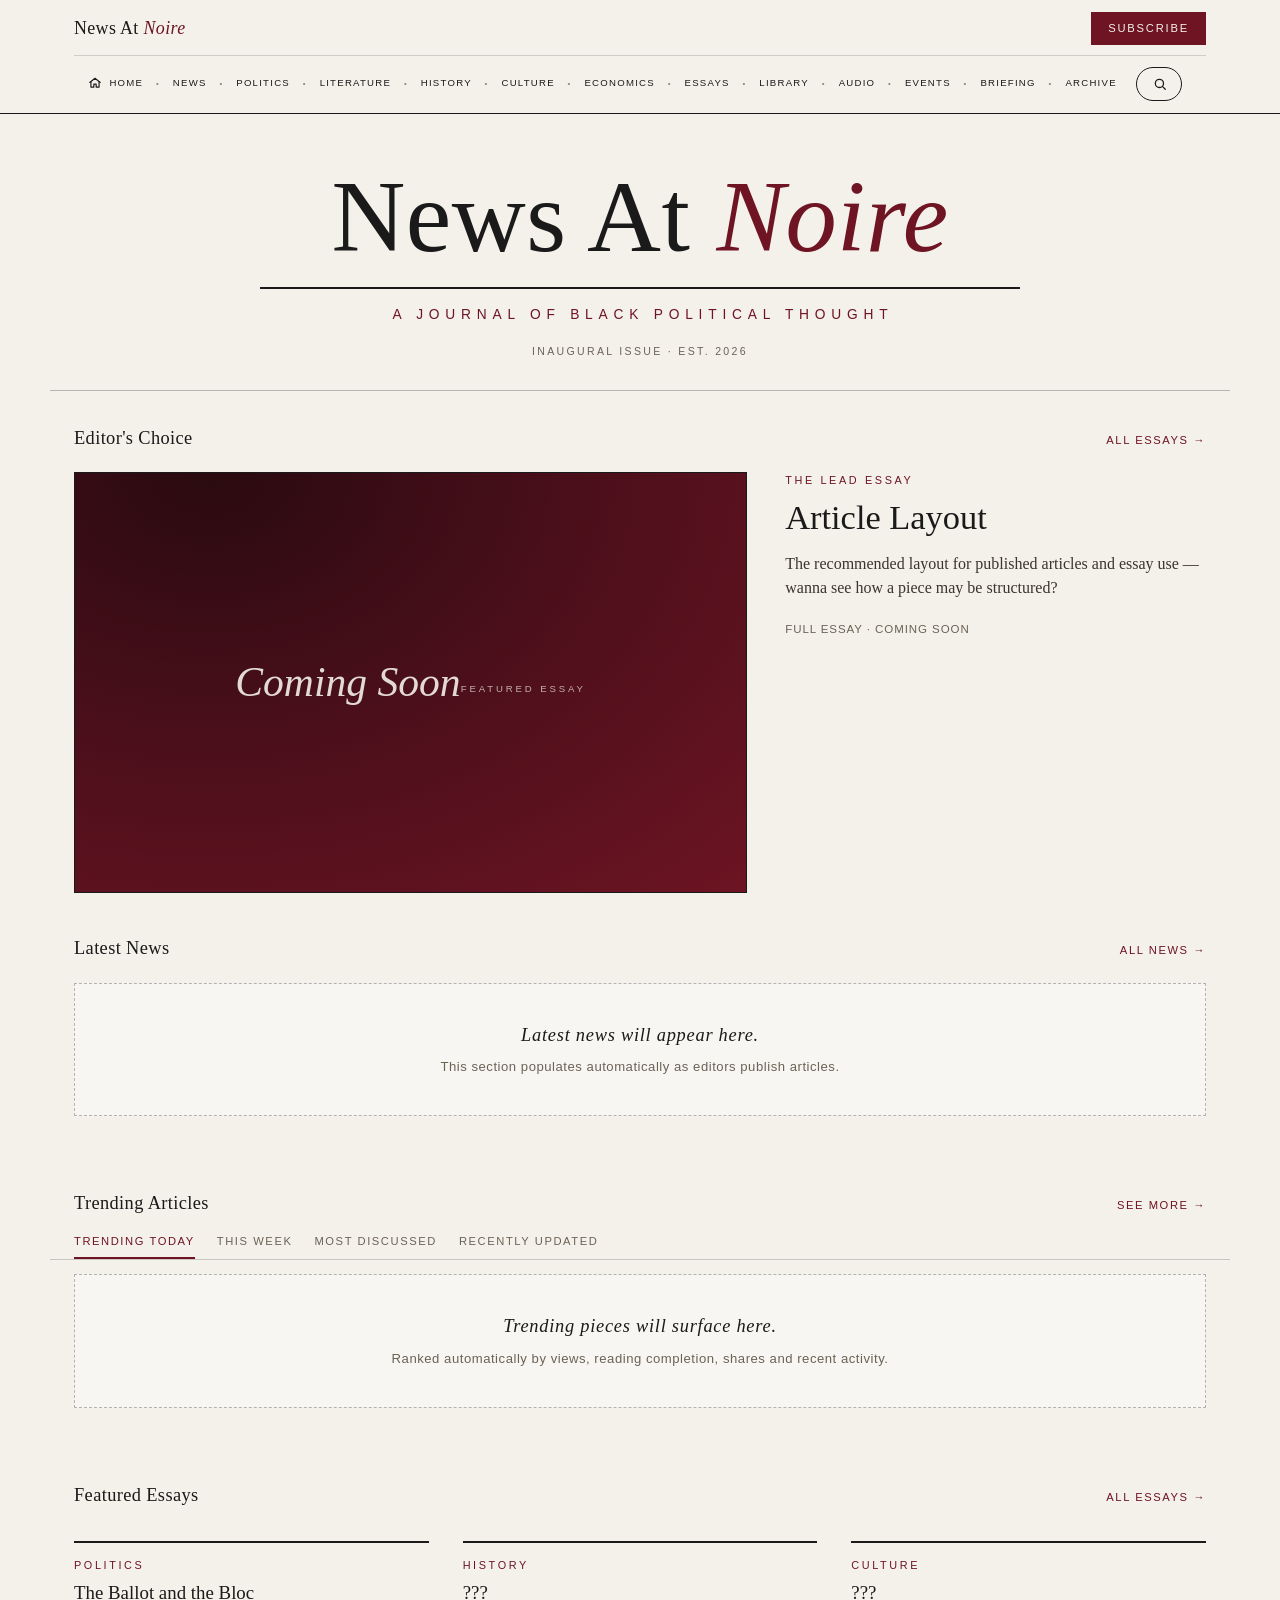
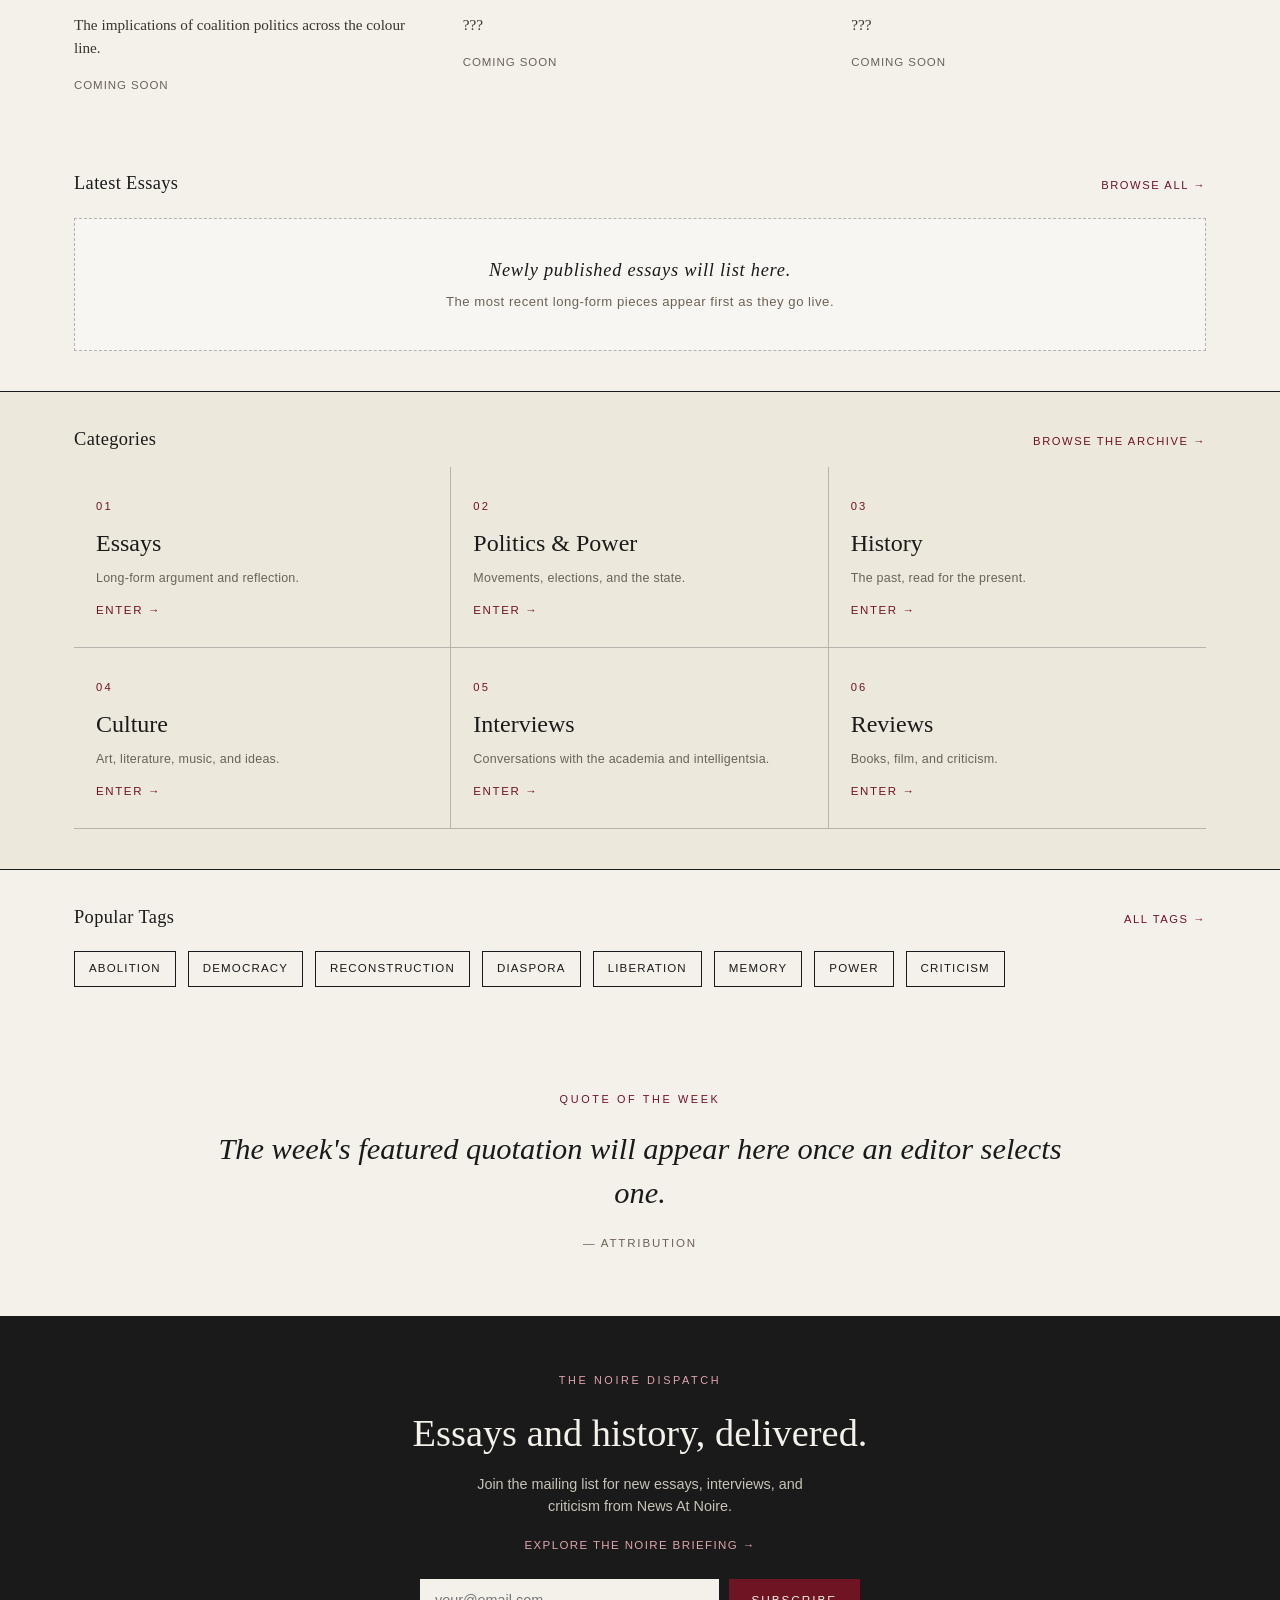
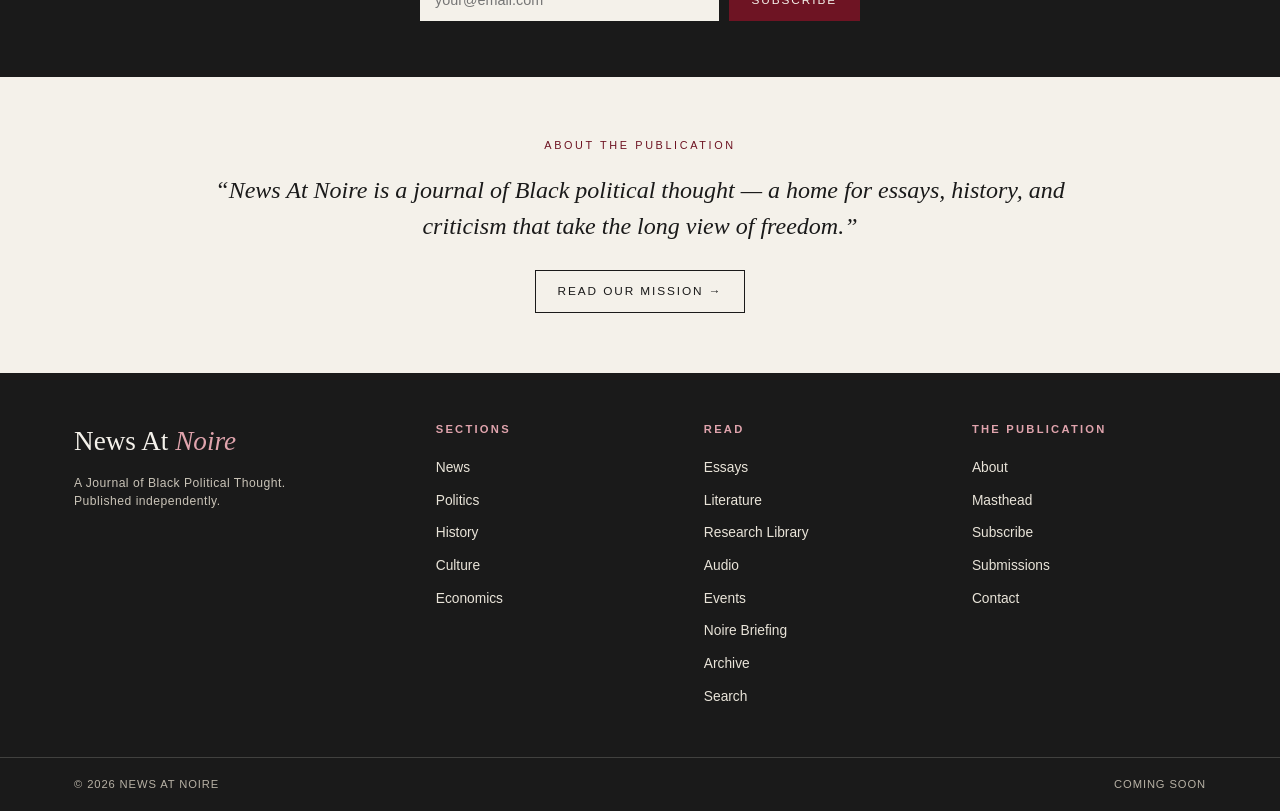
==== index.html @ c7bc4bc6 "Remove title and meta tags from index.html Removed title and meta tags for social media link preview" ====
<!DOCTYPE html>
<html lang="en">
<head>
<meta charset="utf-8">
<meta name="viewport" content="width=device-width, initial-scale=1">
<title>News At Noire — A Journal of Black Political Thought</title>

<!-- Social Media Link Preview (Discord, Facebook, LinkedIn, etc.) -->
<meta name="description" content="News At Noire is a journal of Black political thought exploring essays, history, politics, culture, literature, and critical analysis.">

<meta property="og:type" content="website">
<meta property="og:url" content="https://www.newsatnoire.com/">
<meta property="og:title" content="News At Noire — A Journal of Black Political Thought">
<meta property="og:description" content="A digital publication exploring Black thought through essays, political analysis, historical research, interviews, literature, and critique.">
<meta property="og:image" content="https://www.newsatnoire.com/news-at-noire-og.png">
<meta property="og:image:width" content="1200">
<meta property="og:image:height" content="630">
<meta property="og:image:alt" content="News At Noire — A Journal of Black Political Thought">

<!-- Twitter/X Link Preview -->
<meta name="twitter:card" content="summary_large_image">
<meta name="twitter:title" content="News At Noire — A Journal of Black Political Thought">
<meta name="twitter:description" content="A digital publication exploring Black thought through essays, history, politics, culture, and critique.">
<meta name="twitter:image" content="https://www.newsatnoire.com/news-at-noire-og.png">
<style>
  :root{
    --cream:#F4F1EA;
    --cream-2:#EDE8DC;
    --ink:#1A1A1A;
    --maroon:#6E1423;
    --maroon-2:#8A1E2F;
    --muted:#6b6256;
    --rule:#1A1A1A;
    --serif:Georgia,'Times New Roman',Times,serif;
    --sans:'Helvetica Neue',Arial,Helvetica,sans-serif;
  }
  *{margin:0;padding:0;box-sizing:border-box}
  html{scroll-behavior:smooth}
  body{
    background:var(--cream);
    color:var(--ink);
    font-family:var(--serif);
    line-height:1.5;
    -webkit-font-smoothing:antialiased;
  }
  a{color:inherit;text-decoration:none}

  /* ---- Breaking news banner ---- */
  .breaking{
    background:var(--maroon);color:var(--cream);
    font-family:var(--sans);border-bottom:1px solid var(--ink);
  }
  .breaking[hidden]{display:none}
  .breaking-inner{
    max-width:1180px;margin:0 auto;padding:8px 24px;
    display:flex;align-items:center;gap:14px;
    font-size:.74rem;letter-spacing:.06em;
  }
  .breaking .tag{
    text-transform:uppercase;letter-spacing:.2em;font-size:.62rem;font-weight:700;
    border:1px solid rgba(244,241,234,.6);padding:3px 8px;white-space:nowrap;
  }
  .breaking .msg{flex:1;opacity:.92}
  .breaking button{
    background:none;border:none;color:var(--cream);cursor:pointer;
    font-size:1rem;line-height:1;opacity:.7;padding:2px 4px;
  }
  .breaking button:hover{opacity:1}

  /* ---- Top nav ---- */
  .topbar{
    position:sticky;top:0;z-index:50;
    background:rgba(244,241,234,.92);
    backdrop-filter:saturate(120%) blur(6px);
    border-bottom:1px solid var(--ink);
  }
  .topbar-inner{
    max-width:1180px;margin:0 auto;padding:12px clamp(16px,3vw,24px);
    display:flex;flex-wrap:wrap;align-items:center;gap:10px clamp(12px,2vw,28px);
  }
  .brandmark{order:1;font-family:var(--serif);font-size:clamp(1.02rem,1.4vw,1.2rem);letter-spacing:.02em;white-space:nowrap}
  .brandmark em{font-style:italic;color:var(--maroon)}
  .nav-links{order:3;flex-basis:100%;display:flex;flex-wrap:wrap;align-items:center;justify-content:center;gap:clamp(9px,1vw,14px);row-gap:8px;padding-top:11px;border-top:1px solid rgba(26,26,26,.16)}
  .nav-links a{
    font-family:var(--sans);font-size:clamp(.6rem,.72vw,.68rem);letter-spacing:.13em;
    text-transform:uppercase;color:var(--ink);padding:4px 0;
    border-bottom:1px solid transparent;transition:border-color .15s,color .15s;
  }
  .nav-links a:hover{color:var(--maroon);border-color:var(--maroon)}
  .nav-links a.home{display:inline-flex;align-items:center;gap:7px}
  .nav-links a.home svg{width:14px;height:14px;flex:none}
  .nav-links a + a::before{content:"\2022";margin-right:clamp(9px,1vw,14px);color:var(--ink);opacity:.5;font-size:.5rem;line-height:1;vertical-align:middle}
  /* ---- Expanding search ---- */
  .nav-search{display:inline-flex;align-items:center;gap:8px;margin:0 10px 0 6px;border:1px solid var(--ink);border-radius:999px;padding:0 4px 0 14px;height:34px;overflow:hidden;transition:box-shadow .18s ease;background:transparent}
  .nav-search:focus-within{box-shadow:0 0 0 3px rgba(110,20,35,.16)}
  .nav-search svg{width:14px;height:14px;flex:none;color:var(--ink)}
  .nav-search input{width:0;opacity:0;border:none;background:none;outline:none;padding:0;font-family:var(--sans);font-size:.74rem;letter-spacing:.06em;color:var(--ink);transition:width .28s ease,opacity .2s ease;min-width:0}
  .nav-search input::placeholder{color:var(--muted);text-transform:uppercase;letter-spacing:.14em;font-size:.66rem}
  .nav-search.open,.nav-search:focus-within{width:auto;background:var(--cream)}
  .nav-search.open input,.nav-search:focus-within input{width:150px;opacity:1;padding:0 4px}
  .nav-search .go{display:none;align-items:center;justify-content:center;width:26px;height:26px;border-radius:999px;flex:none;background:none;border:none;cursor:pointer;color:var(--maroon)}
  .nav-search.open .go,.nav-search:focus-within .go{display:inline-flex;background:var(--maroon);color:var(--cream)}
  .nav-search .toggle{display:inline-flex;align-items:center;background:none;border:none;cursor:pointer;padding:6px 2px}
  .nav-cta{
    order:2;margin-left:auto;flex:none;position:relative;overflow:hidden;isolation:isolate;
    font-family:var(--sans);font-size:.7rem;letter-spacing:.16em;text-transform:uppercase;
    background:var(--maroon);border:1px solid var(--maroon);color:var(--cream);padding:7px 16px;transition:background .15s;white-space:nowrap;
  }
  .nav-cta:hover{background:var(--maroon-2)}
  .nav-cta::before{content:"";position:absolute;top:0;left:-130%;width:55%;height:100%;background:linear-gradient(120deg,transparent,rgba(255,255,255,.55),transparent);transform:skewX(-20deg);z-index:1}
  .nav-cta:hover::before{animation:noire-sheen .9s ease}
  .nav-cta::after{content:"";position:absolute;inset:0;z-index:1;pointer-events:none;opacity:0;background-repeat:no-repeat;background-image:radial-gradient(circle,#fff 1.1px,transparent 1.6px),radial-gradient(circle,#fff 1px,transparent 1.5px),radial-gradient(circle,#fff 1.2px,transparent 1.7px),radial-gradient(circle,#fff 1px,transparent 1.5px);background-position:18% 32%,72% 58%,44% 78%,86% 24%}
  .nav-cta:hover::after{animation:noire-sparkle 1s ease-in-out infinite}
  @keyframes noire-sheen{from{left:-130%}to{left:160%}}
  @keyframes noire-sparkle{0%,100%{opacity:0}50%{opacity:.95}}

  /* ---- Masthead ---- */
  .masthead{max-width:1180px;margin:0 auto;padding:54px 24px 30px;text-align:center}
  .wordmark{
    font-family:var(--serif);font-weight:400;line-height:.95;
    font-size:clamp(2.8rem,9vw,6.4rem);letter-spacing:.005em;
  }
  .wordmark .noire{font-style:italic;color:var(--maroon)}
  .masthead .rule{height:2px;background:var(--rule);max-width:760px;margin:22px auto 16px}
  .tagline{
    font-family:var(--sans);text-transform:uppercase;color:var(--maroon);
    letter-spacing:.42em;font-size:clamp(.6rem,1.5vw,.86rem);padding-left:.42em;
  }
  .issue-line{
    font-family:var(--sans);text-transform:uppercase;letter-spacing:.22em;
    font-size:.66rem;color:var(--muted);margin-top:18px;
  }

  .divider{max-width:1180px;margin:0 auto;height:1px;background:var(--ink);opacity:.28}

  /* ---- Section label ---- */
  .kicker{
    font-family:var(--sans);text-transform:uppercase;letter-spacing:.24em;
    font-size:.68rem;color:var(--maroon);
  }
  .section-head{
    max-width:1180px;margin:0 auto;padding:34px 24px 6px;
    display:flex;align-items:baseline;justify-content:space-between;gap:16px;
  }
  .section-head h2{font-size:1.15rem;font-weight:400;letter-spacing:.02em}
  .section-head a{font-family:var(--sans);font-size:.7rem;letter-spacing:.14em;text-transform:uppercase;color:var(--maroon)}
  .section-head a:hover{text-decoration:underline}

  /* ---- Featured ---- */
  .featured{
    max-width:1180px;margin:0 auto;padding:14px 24px 8px;
    display:grid;grid-template-columns:1.6fr 1fr;gap:38px;
  }
  .lead-art{
    aspect-ratio:16/10;background:
      radial-gradient(120% 140% at 20% 0%,#2a0a10 0%,#4a0f1a 45%,#6E1423 100%);
    position:relative;overflow:hidden;border:1px solid var(--ink);
  }
  .lead-art .stamp{
    position:absolute;inset:0;display:flex;align-items:center;justify-content:center;
    font-family:var(--serif);font-style:italic;color:rgba(244,241,234,.9);
    font-size:clamp(1.6rem,4vw,2.6rem);text-align:center;padding:24px;line-height:1.1;
  }
  .lead-art .stamp small{display:block;font-family:var(--sans);font-style:normal;
    letter-spacing:.3em;text-transform:uppercase;font-size:.6rem;color:rgba(244,241,234,.7);margin-top:14px}
  .lead-copy .kicker{margin-bottom:10px;display:block}
  .lead-copy h3{font-size:clamp(1.5rem,3vw,2.15rem);font-weight:400;line-height:1.15;margin-bottom:14px}
  .lead-copy h3 a:hover{color:var(--maroon)}
  .lead-copy p{color:#3a352d;margin-bottom:16px}
  .byline{font-family:var(--sans);font-size:.72rem;letter-spacing:.08em;text-transform:uppercase;color:var(--muted)}

  /* ---- Story list ---- */
  .stories{
    max-width:1180px;margin:0 auto;padding:26px 24px 40px;
    display:grid;grid-template-columns:repeat(3,1fr);gap:34px;
  }
  .story{border-top:2px solid var(--ink);padding-top:14px}
  .story .kicker{display:block;margin-bottom:8px}
  .story h4{font-size:1.18rem;font-weight:400;line-height:1.2;margin-bottom:10px}
  .story h4 a:hover{color:var(--maroon)}
  .story p{font-size:.95rem;color:#3a352d;margin-bottom:12px}

  /* ---- Trending tabs ---- */
  .trend-tabs{
    max-width:1180px;margin:0 auto;padding:2px 24px 0;
    display:flex;flex-wrap:wrap;gap:22px;border-bottom:1px solid rgba(26,26,26,.2);
  }
  .trend-tabs button{
    background:none;border:none;cursor:pointer;font-family:var(--sans);
    font-size:.7rem;letter-spacing:.14em;text-transform:uppercase;color:var(--muted);
    padding:10px 0;border-bottom:2px solid transparent;transition:color .15s,border-color .15s;
  }
  .trend-tabs button[aria-selected="true"]{color:var(--maroon);border-color:var(--maroon)}

  /* ---- Empty CMS-ready state ---- */
  .cms-empty{
    max-width:1180px;margin:0 auto;padding:14px 24px 40px;
  }
  .cms-empty .frame{
    border:1px dashed rgba(26,26,26,.3);padding:38px 24px;text-align:center;
    background:rgba(255,255,255,.35);
  }
  .cms-empty .frame p{
    font-family:var(--sans);font-size:.82rem;letter-spacing:.04em;color:var(--muted);
  }
  .cms-empty .frame .lead{font-family:var(--serif);font-style:italic;font-size:1.15rem;color:var(--ink);margin-bottom:8px}

  /* ---- Popular tags ---- */
  .tags-wrap{max-width:1180px;margin:0 auto;padding:14px 24px 40px;display:flex;flex-wrap:wrap;gap:12px}
  .tags-wrap .tag{
    font-family:var(--sans);font-size:.72rem;letter-spacing:.1em;text-transform:uppercase;
    border:1px solid var(--ink);padding:8px 14px;color:var(--ink);transition:all .15s;
  }
  .tags-wrap .tag:hover{background:var(--ink);color:var(--cream)}

  /* ---- Sections grid ---- */
  .sections-band{background:var(--cream-2);border-top:1px solid var(--ink);border-bottom:1px solid var(--ink)}
  .sections-grid{
    max-width:1180px;margin:0 auto;padding:8px 24px 40px;
    display:grid;grid-template-columns:repeat(3,1fr);gap:0;
  }
  .sec-card{
    display:block;padding:26px 22px;border-bottom:1px solid rgba(26,26,26,.25);
    border-right:1px solid rgba(26,26,26,.25);transition:background .15s;
  }
  .sections-grid .sec-card:nth-child(3n){border-right:none}
  .sec-card:hover{background:var(--cream)}
  .sec-card .num{font-family:var(--sans);font-size:.7rem;letter-spacing:.2em;color:var(--maroon)}
  .sec-card h3{font-size:1.5rem;font-weight:400;margin:8px 0 8px}
  .sec-card p{font-family:var(--sans);font-size:.78rem;color:var(--muted);letter-spacing:.02em}
  .sec-card .go{font-family:var(--sans);font-size:.72rem;letter-spacing:.14em;text-transform:uppercase;color:var(--maroon);margin-top:14px;display:inline-block}
  .sec-card:hover .go{text-decoration:underline}

  /* ---- Newsletter ---- */
  .newsletter{background:var(--ink);color:var(--cream)}
  .newsletter-inner{max-width:760px;margin:0 auto;padding:56px 24px;text-align:center}
  .newsletter .kicker{color:#e0a4ad;display:block;margin-bottom:16px}
  .newsletter h2{font-family:var(--serif);font-weight:400;font-size:clamp(1.6rem,4vw,2.4rem);margin-bottom:12px}
  .newsletter p{font-family:var(--sans);font-size:.9rem;color:#c9c3b7;max-width:46ch;margin:0 auto 24px}
  .newsletter form{display:flex;gap:10px;max-width:440px;margin:0 auto;flex-wrap:wrap;justify-content:center}
  .newsletter input{
    flex:1;min-width:220px;font-family:var(--sans);font-size:.9rem;padding:12px 14px;
    background:var(--cream);border:1px solid var(--cream);color:var(--ink);
  }
  .newsletter button{
    font-family:var(--sans);font-size:.74rem;letter-spacing:.16em;text-transform:uppercase;
    padding:12px 22px;background:var(--maroon);border:1px solid var(--maroon);color:var(--cream);cursor:pointer;transition:background .15s;
  }
  .newsletter button:hover{background:var(--maroon-2)}

  /* ---- Quote of the week ---- */
  .quote{max-width:900px;margin:0 auto;padding:64px 24px;text-align:center}
  .quote .kicker{display:block;margin-bottom:20px}
  .quote blockquote{font-family:var(--serif);font-style:italic;font-size:clamp(1.3rem,3vw,1.9rem);line-height:1.45;color:var(--ink)}
  .quote cite{display:block;font-family:var(--sans);font-style:normal;text-transform:uppercase;letter-spacing:.16em;font-size:.72rem;color:var(--muted);margin-top:20px}

  /* ---- About the publication ---- */
  .about{max-width:900px;margin:0 auto;padding:60px 24px;text-align:center}
  .about .kicker{display:block;margin-bottom:18px}
  .about p{font-size:clamp(1.15rem,2.4vw,1.5rem);line-height:1.5;font-style:italic;color:var(--ink)}
  .about .btn{
    display:inline-block;margin-top:26px;font-family:var(--sans);font-size:.74rem;
    letter-spacing:.16em;text-transform:uppercase;border:1px solid var(--ink);padding:12px 22px;transition:all .15s;
  }
  .about .btn:hover{background:var(--maroon);border-color:var(--maroon);color:var(--cream)}

  /* ---- Footer ---- */
  footer{background:var(--ink);color:var(--cream)}
  .foot-inner{max-width:1180px;margin:0 auto;padding:48px 24px 30px;
    display:grid;grid-template-columns:1.4fr 1fr 1fr 1fr;gap:34px}
  .foot-brand .wm{font-family:var(--serif);font-size:1.7rem}
  .foot-brand .wm em{font-style:italic;color:#e0a4ad}
  .foot-brand p{font-family:var(--sans);font-size:.76rem;letter-spacing:.04em;color:#c9c3b7;margin-top:12px;max-width:34ch}
  .foot-col h5{font-family:var(--sans);font-size:.7rem;letter-spacing:.2em;text-transform:uppercase;color:#e0a4ad;margin-bottom:14px}
  .foot-col a{display:block;font-family:var(--sans);font-size:.86rem;color:#e9e4d9;padding:6px 0;transition:color .15s}
  .foot-col a:hover{color:#fff;text-decoration:underline}
  .foot-bottom{border-top:1px solid rgba(244,241,234,.18);margin-top:14px}
  .foot-bottom .fb{max-width:1180px;margin:0 auto;padding:18px 24px;
    display:flex;justify-content:space-between;flex-wrap:wrap;gap:10px;
    font-family:var(--sans);font-size:.7rem;letter-spacing:.08em;color:#b7b1a5;text-transform:uppercase}

  @media(max-width:820px){
    .nav-links{display:none}
    .featured{grid-template-columns:1fr;gap:24px}
    .stories{grid-template-columns:1fr}
    .sections-grid{grid-template-columns:1fr}
    .sections-grid .sec-card{border-right:none}
    .foot-inner{grid-template-columns:1fr;gap:26px}
  }
</style>
</head>
<body>

  <!-- ================= BREAKING NEWS BANNER (CMS-toggleable) ================= -->
  <div class="breaking" id="breaking" hidden>
    <div class="breaking-inner">
      <span class="tag">Breaking</span>
      <span class="msg" data-cms="breaking-message">Breaking-news headline appears here when an editor publishes one.</span>
      <button type="button" aria-label="Dismiss" onclick="document.getElementById('breaking').hidden=true;localStorage.setItem('noire-breaking-dismissed','1')">×</button>
    </div>
  </div>

  <!-- ================= TOP NAV ================= -->
  <header class="topbar">
    <div class="topbar-inner">
      <a class="brandmark" href="index.html">News At <em>Noire</em></a>
      <nav class="nav-links">
        <a class="home" href="index.html"><svg viewBox="0 0 24 24" fill="none" stroke="currentColor" stroke-width="2" stroke-linecap="round" stroke-linejoin="round"><path d="M3 11l9-7 9 7"></path><path d="M5 10v9h5v-5h4v5h5v-9"></path></svg>Home</a>
        <a href="coming-soon.html">News</a>
        <a href="coming-soon.html">Politics</a>
        <a href="literature.html">Literature</a>
        <a href="coming-soon.html">History</a>
        <a href="coming-soon.html">Culture</a>
        <a href="coming-soon.html">Economics</a>
        <a href="coming-soon.html">Essays</a>
        <a href="library.html">Library</a>
        <a href="audio.html">Audio</a>
        <a href="events.html">Events</a>
        <a href="newsletter.html">Briefing</a>
        <a href="coming-soon.html">Archive</a>
        <form class="nav-search" id="navSearch" role="search" action="search.html" method="get">
          <button type="button" class="toggle" id="searchToggle" aria-label="Open search" aria-expanded="false" aria-controls="searchField">
            <svg viewBox="0 0 24 24" fill="none" stroke="currentColor" stroke-width="2.2" stroke-linecap="round"><circle cx="11" cy="11" r="7"></circle><line x1="21" y1="21" x2="16.5" y2="16.5"></line></svg>
          </button>
          <input type="search" id="searchField" name="q" placeholder="Search" aria-label="Search the journal" autocomplete="off">
          <button type="submit" class="go" aria-label="Submit search">
            <svg viewBox="0 0 24 24" fill="none" stroke="currentColor" stroke-width="2.4" stroke-linecap="round" stroke-linejoin="round" style="width:13px;height:13px"><line x1="5" y1="12" x2="19" y2="12"></line><polyline points="13 6 19 12 13 18"></polyline></svg>
          </button>
        </form>
      </nav>
      <a class="nav-cta" href="coming-soon.html">Subscribe</a>
    </div>
  </header>

  <!-- ================= MASTHEAD ================= -->
  <section class="masthead">
    <h1 class="wordmark">News At <span class="noire">Noire</span></h1>
    <div class="rule"></div>
    <p class="tagline">A Journal of Black Political Thought</p>
    <p class="issue-line">Inaugural Issue · Est. 2026</p>
  </section>

  <div class="divider"></div>

  <!-- ================= HERO / LEAD ESSAY (Editor's Choice) ================= -->
  <div class="section-head">
    <h2>Editor's Choice</h2>
    <a href="coming-soon.html">All Essays →</a>
  </div>
  <section class="featured" data-cms="hero">
    <a class="lead-art" href="article.html" aria-label="Article Layout">
      <span class="stamp">Coming Soon<small>Featured Essay</small></span>
    </a>
    <div class="lead-copy">
      <span class="kicker">The Lead Essay</span>
      <h3><a href="article.html">Article Layout</a></h3>
      <p>The recommended layout for published articles and essay use — wanna see how a piece may be structured?</p>
      <span class="byline">Full essay · Coming Soon</span>
    </div>
  </section>

  <!-- ================= LATEST NEWS (CMS-ready) ================= -->
  <div class="section-head">
    <h2>Latest News</h2>
    <a href="coming-soon.html">All News →</a>
  </div>
  <section class="cms-empty" data-cms="latest-news">
    <div class="frame">
      <p class="lead">Latest news will appear here.</p>
      <p>This section populates automatically as editors publish articles.</p>
    </div>
  </section>

  <!-- ================= TRENDING ARTICLES (CMS-ready) ================= -->
  <div class="section-head">
    <h2>Trending Articles</h2>
    <a href="coming-soon.html">See More →</a>
  </div>
  <div class="trend-tabs" role="tablist">
    <button role="tab" aria-selected="true">Trending Today</button>
    <button role="tab" aria-selected="false">This Week</button>
    <button role="tab" aria-selected="false">Most Discussed</button>
    <button role="tab" aria-selected="false">Recently Updated</button>
  </div>
  <section class="cms-empty" data-cms="trending">
    <div class="frame">
      <p class="lead">Trending pieces will surface here.</p>
      <p>Ranked automatically by views, reading completion, shares and recent activity.</p>
    </div>
  </section>

  <!-- ================= FEATURED ESSAYS ================= -->
  <div class="section-head">
    <h2>Featured Essays</h2>
    <a href="coming-soon.html">All Essays →</a>
  </div>
  <section class="stories" data-cms="featured-essays">
    <article class="story">
      <span class="kicker">Politics</span>
      <h4><a href="coming-soon.html">The Ballot and the Bloc</a></h4>
      <p>The implications of coalition politics across the colour line.</p>
      <span class="byline">Coming Soon</span>
    </article>
    <article class="story">
      <span class="kicker">History</span>
      <h4><a href="coming-soon.html">???</a></h4>
      <p>???</p>
      <span class="byline">Coming Soon</span>
    </article>
    <article class="story">
      <span class="kicker">Culture</span>
      <h4><a href="coming-soon.html">???</a></h4>
      <p>???</p>
      <span class="byline">Coming Soon</span>
    </article>
  </section>

  <!-- ================= LATEST ESSAYS (CMS-ready) ================= -->
  <div class="section-head">
    <h2>Latest Essays</h2>
    <a href="coming-soon.html">Browse All →</a>
  </div>
  <section class="cms-empty" data-cms="latest-essays">
    <div class="frame">
      <p class="lead">Newly published essays will list here.</p>
      <p>The most recent long-form pieces appear first as they go live.</p>
    </div>
  </section>

  <!-- ================= SECTIONS / CATEGORIES ================= -->
  <div class="sections-band">
    <div class="section-head">
      <h2>Categories</h2>
      <a href="coming-soon.html">Browse the Archive →</a>
    </div>
    <div class="sections-grid">
      <a class="sec-card" href="coming-soon.html">
        <span class="num">01</span><h3>Essays</h3>
        <p>Long-form argument and reflection.</p><span class="go">Enter →</span>
      </a>
      <a class="sec-card" href="coming-soon.html">
        <span class="num">02</span><h3>Politics &amp; Power</h3>
        <p>Movements, elections, and the state.</p><span class="go">Enter →</span>
      </a>
      <a class="sec-card" href="coming-soon.html">
        <span class="num">03</span><h3>History</h3>
        <p>The past, read for the present.</p><span class="go">Enter →</span>
      </a>
      <a class="sec-card" href="coming-soon.html">
        <span class="num">04</span><h3>Culture</h3>
        <p>Art, literature, music, and ideas.</p><span class="go">Enter →</span>
      </a>
      <a class="sec-card" href="coming-soon.html">
        <span class="num">05</span><h3>Interviews</h3>
        <p>Conversations with the academia and intelligentsia.</p><span class="go">Enter →</span>
      </a>
      <a class="sec-card" href="coming-soon.html">
        <span class="num">06</span><h3>Reviews</h3>
        <p>Books, film, and criticism.</p><span class="go">Enter →</span>
      </a>
    </div>
  </div>

  <!-- ================= POPULAR TAGS (CMS-ready) ================= -->
  <div class="section-head">
    <h2>Popular Tags</h2>
    <a href="coming-soon.html">All Tags →</a>
  </div>
  <section class="tags-wrap" data-cms="popular-tags">
    <a class="tag" href="coming-soon.html">Abolition</a>
    <a class="tag" href="coming-soon.html">Democracy</a>
    <a class="tag" href="coming-soon.html">Reconstruction</a>
    <a class="tag" href="coming-soon.html">Diaspora</a>
    <a class="tag" href="coming-soon.html">Liberation</a>
    <a class="tag" href="coming-soon.html">Memory</a>
    <a class="tag" href="coming-soon.html">Power</a>
    <a class="tag" href="coming-soon.html">Criticism</a>
  </section>

  <!-- ================= QUOTE OF THE WEEK (CMS-ready) ================= -->
  <section class="quote" data-cms="quote-of-week">
    <span class="kicker">Quote of the Week</span>
    <blockquote>The week's featured quotation will appear here once an editor selects one.</blockquote>
    <cite>— Attribution</cite>
  </section>

  <!-- ================= NEWSLETTER ================= -->
  <section class="newsletter">
    <div class="newsletter-inner">
      <span class="kicker">The Noire Dispatch</span>
      <h2>Essays and history, delivered.</h2>
      <p>Join the mailing list for new essays, interviews, and criticism from News At Noire.</p>
      <p style="margin-top:-8px"><a href="newsletter.html" style="color:#e0a4ad;font-family:var(--sans);font-size:.72rem;letter-spacing:.12em;text-transform:uppercase">Explore the Noire Briefing →</a></p>
      <form onsubmit="event.preventDefault();this.reset();this.querySelector('button').textContent='Thank you';">
        <input type="email" placeholder="your@email.com" aria-label="Email address" required>
        <button type="submit">Subscribe</button>
      </form>
    </div>
  </section>

  <!-- ================= ABOUT THE PUBLICATION ================= -->
  <section class="about">
    <span class="kicker">About the Publication</span>
    <p>“News At Noire is a journal of Black political thought — a home for essays, history, and criticism that take the long view of freedom.”</p>
    <a class="btn" href="coming-soon.html">Read Our Mission →</a>
  </section>

  <!-- ================= FOOTER ================= -->
  <footer>
    <div class="foot-inner">
      <div class="foot-brand">
        <div class="wm">News At <em>Noire</em></div>
        <p>A Journal of Black Political Thought. Published independently.</p>
      </div>
      <div class="foot-col">
        <h5>Sections</h5>
        <a href="coming-soon.html">News</a>
        <a href="coming-soon.html">Politics</a>
        <a href="coming-soon.html">History</a>
        <a href="coming-soon.html">Culture</a>
        <a href="coming-soon.html">Economics</a>
      </div>
      <div class="foot-col">
        <h5>Read</h5>
        <a href="coming-soon.html">Essays</a>
        <a href="literature.html">Literature</a>
        <a href="library.html">Research Library</a>
        <a href="audio.html">Audio</a>
        <a href="events.html">Events</a>
        <a href="newsletter.html">Noire Briefing</a>
        <a href="coming-soon.html">Archive</a>
        <a href="search.html">Search</a>
      </div>
      <div class="foot-col">
        <h5>The Publication</h5>
        <a href="coming-soon.html">About</a>
        <a href="coming-soon.html">Masthead</a>
        <a href="coming-soon.html">Subscribe</a>
        <a href="coming-soon.html">Submissions</a>
        <a href="coming-soon.html">Contact</a>
      </div>
    </div>
    <div class="foot-bottom">
      <div class="fb">
        <span>© 2026 News At Noire</span>
        <span>Coming Soon</span>
      </div>
    </div>
  </footer>

  <script>
    // Expanding search: click icon to reveal field, Esc to close.
    (function(){
      var form = document.getElementById('navSearch');
      var toggle = document.getElementById('searchToggle');
      var field = document.getElementById('searchField');
      toggle.addEventListener('click', function(){
        var open = form.classList.toggle('open');
        toggle.setAttribute('aria-expanded', String(open));
        if(open){ field.focus(); }
      });
      field.addEventListener('keydown', function(e){
        if(e.key === 'Escape'){ form.classList.remove('open'); toggle.setAttribute('aria-expanded','false'); field.blur(); }
      });
      field.addEventListener('blur', function(){
        if(!field.value){ form.classList.remove('open'); toggle.setAttribute('aria-expanded','false'); }
      });
    })();
  </script>

  <script>
    // Breaking-news banner shows only when CMS sets a message and reader hasn't dismissed it.
    (function(){
      var el = document.getElementById('breaking');
      var msg = el.querySelector('[data-cms="breaking-message"]').textContent.trim();
      var placeholder = msg.indexOf('appears here') !== -1;
      var dismissed = localStorage.getItem('noire-breaking-dismissed') === '1';
      if (!placeholder && !dismissed) el.hidden = false;
    })();

    // Trending tabs (front-end selection; CMS supplies the content per tab).
    document.querySelectorAll('.trend-tabs button').forEach(function(btn){
      btn.addEventListener('click', function(){
        document.querySelectorAll('.trend-tabs button').forEach(function(b){b.setAttribute('aria-selected','false');});
        btn.setAttribute('aria-selected','true');
      });
    });
  </script>

</body>
</html>
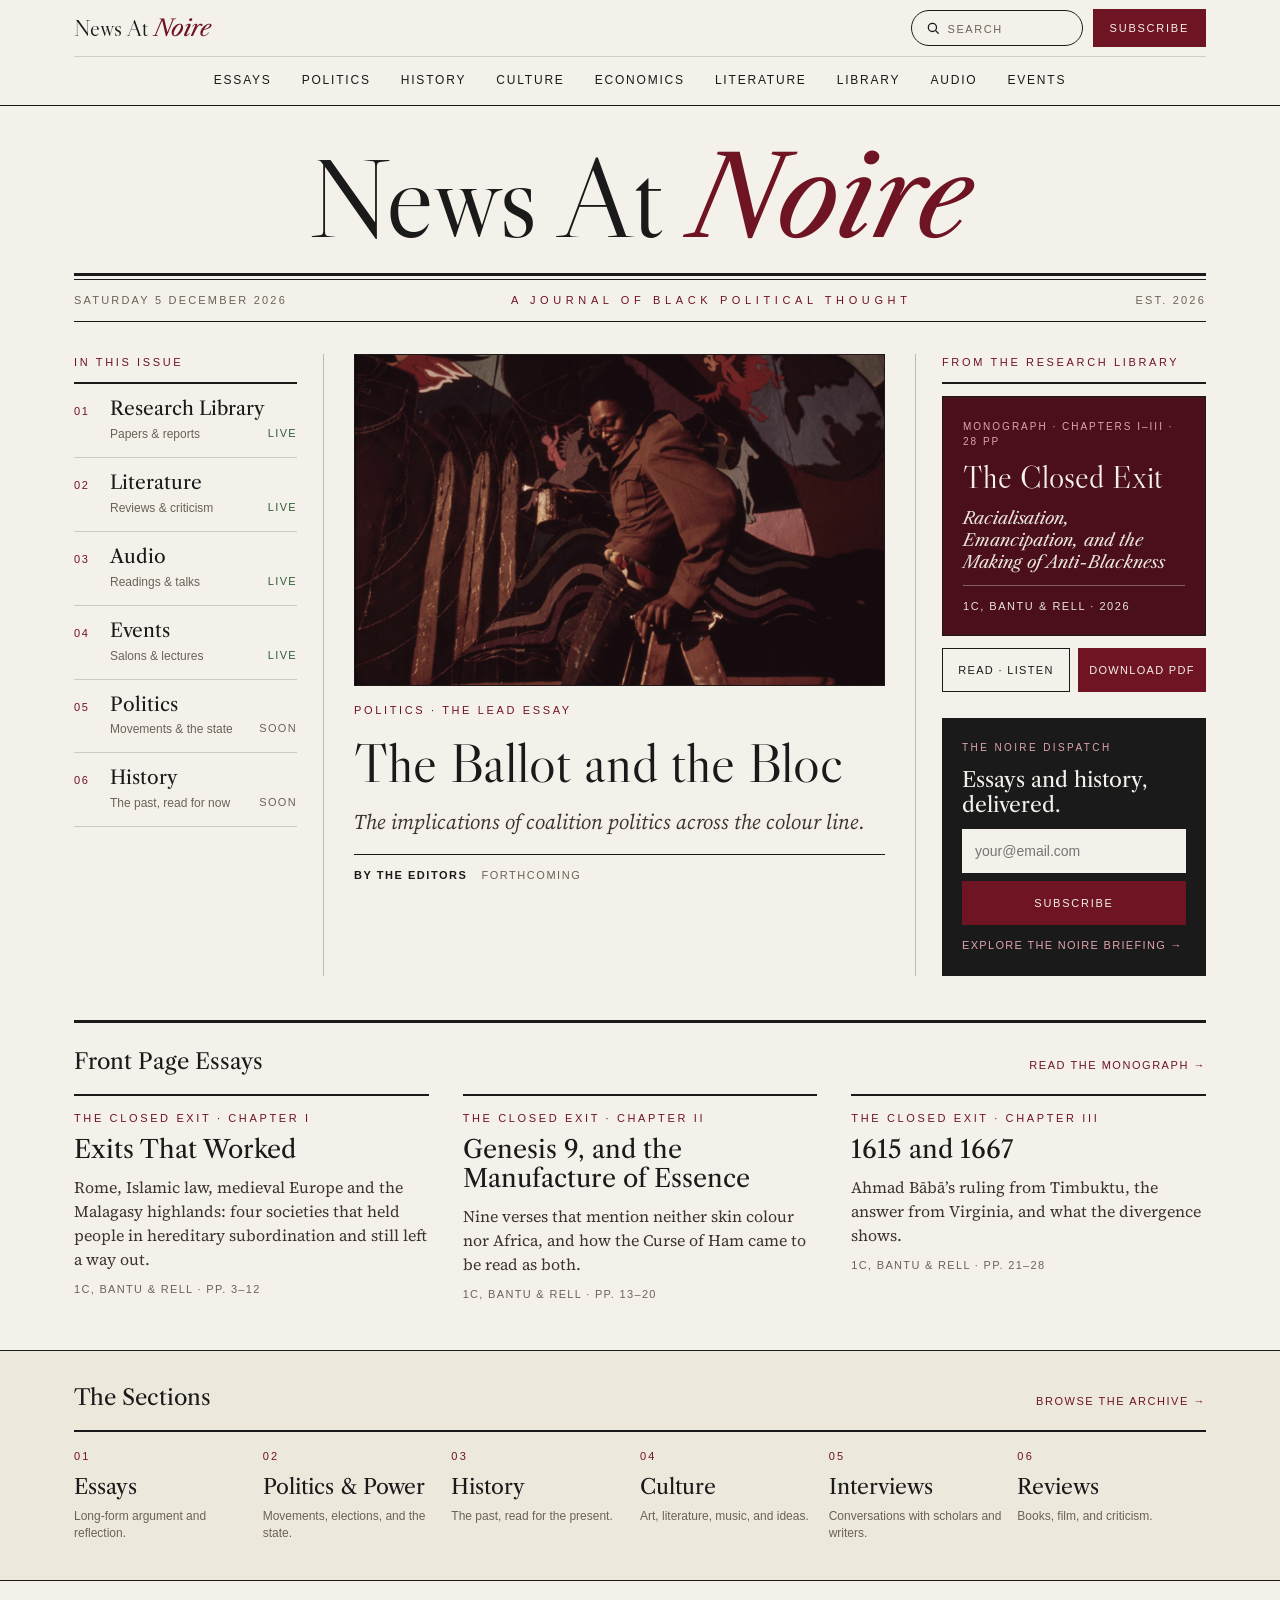
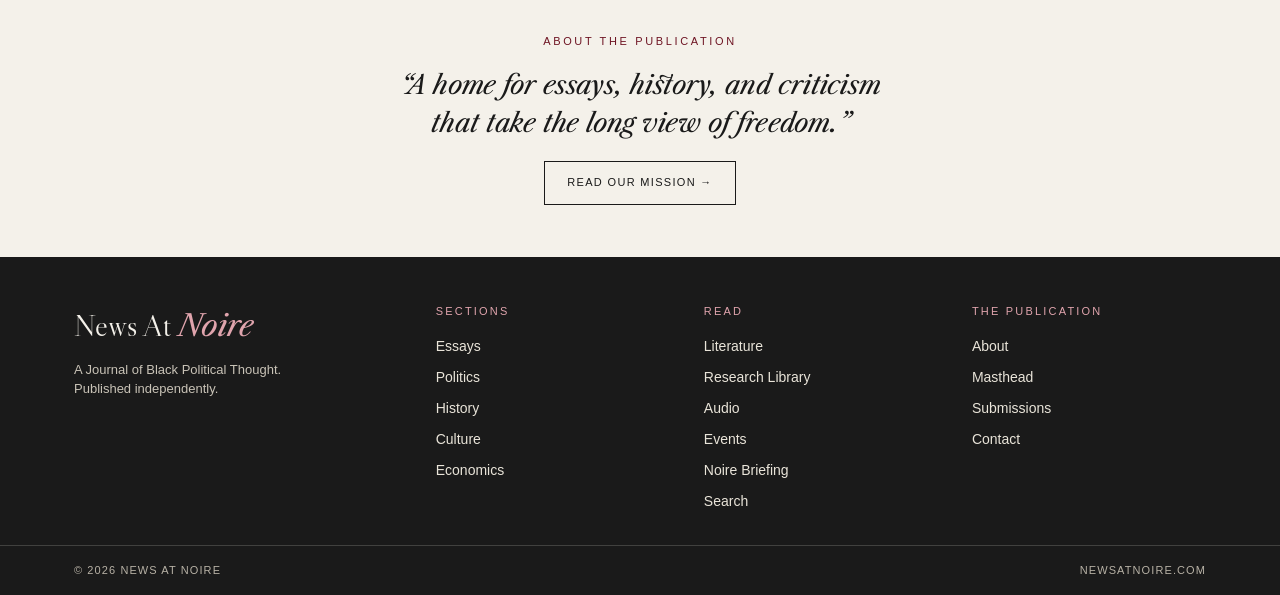
==== commit ac70e7e4: "main" ====
--- a/index.html
+++ b/index.html
@@ -4,588 +4,263 @@
 <meta charset="utf-8">
 <meta name="viewport" content="width=device-width, initial-scale=1">
 <title>News At Noire — A Journal of Black Political Thought</title>
-
-<!-- Social Media Link Preview (Discord, Facebook, LinkedIn, etc.) -->
-<meta name="description" content="News At Noire is a journal of Black political thought exploring essays, history, politics, culture, literature, and critical analysis.">
-
+<meta name="description" content="News At Noire is an independent journal of Black political thought, history, and culture — featuring essays, research, literary reviews, and long-form editorial analysis.">
+<link rel="canonical" href="https://www.newsatnoire.com/">
+<link rel="icon" href="assets/favicon.svg" type="image/svg+xml">
 <meta property="og:type" content="website">
-<meta property="og:url" content="https://www.newsatnoire.com/">
+<meta property="og:site_name" content="News At Noire">
 <meta property="og:title" content="News At Noire — A Journal of Black Political Thought">
-<meta property="og:description" content="A digital publication exploring Black thought through essays, political analysis, historical research, interviews, literature, and critique.">
+<meta property="og:description" content="An independent journal of Black political thought, history, and culture — essays, research, literary reviews, and long-form editorial analysis.">
+<meta property="og:url" content="https://www.newsatnoire.com">
 <meta property="og:image" content="https://www.newsatnoire.com/news-at-noire-og.png">
+<meta property="og:image:secure_url" content="https://www.newsatnoire.com/news-at-noire-og.png">
+<meta property="og:image:type" content="image/png">
 <meta property="og:image:width" content="1200">
 <meta property="og:image:height" content="630">
 <meta property="og:image:alt" content="News At Noire — A Journal of Black Political Thought">
-
-<!-- Twitter/X Link Preview -->
 <meta name="twitter:card" content="summary_large_image">
 <meta name="twitter:title" content="News At Noire — A Journal of Black Political Thought">
-<meta name="twitter:description" content="A digital publication exploring Black thought through essays, history, politics, culture, and critique.">
+<meta name="twitter:description" content="An independent journal of Black political thought, history, and culture — essays, research, literary reviews, and long-form editorial analysis.">
 <meta name="twitter:image" content="https://www.newsatnoire.com/news-at-noire-og.png">
+<meta name="twitter:image:alt" content="News At Noire — A Journal of Black Political Thought">
+<script type="application/ld+json">{"@context":"https://schema.org","@type":"NewsMediaOrganization","name":"News At Noire","url":"https://www.newsatnoire.com","logo":"https://www.newsatnoire.com/news-at-noire-og.png","description":"An independent journal of Black political thought, history, and culture."}</script>
+<link rel="preconnect" href="https://fonts.googleapis.com">
+<link rel="preconnect" href="https://fonts.gstatic.com" crossorigin>
+<link href="https://fonts.googleapis.com/css2?family=Libre+Caslon+Display&family=Libre+Caslon+Text:ital,wght@0,400;0,700;1,400&family=Source+Serif+4:ital,opsz,wght@0,8..60,400;0,8..60,600;1,8..60,400&display=swap" rel="stylesheet">
+<link rel="stylesheet" href="assets/noire-shell.css">
 <style>
-  :root{
-    --cream:#F4F1EA;
-    --cream-2:#EDE8DC;
-    --ink:#1A1A1A;
-    --maroon:#6E1423;
-    --maroon-2:#8A1E2F;
-    --muted:#6b6256;
-    --rule:#1A1A1A;
-    --serif:Georgia,'Times New Roman',Times,serif;
-    --sans:'Helvetica Neue',Arial,Helvetica,sans-serif;
+  :root{--cream:#F4F1EA;--cream-2:#EDE8DC;--ink:#1A1A1A;--maroon:#6E1423;--maroon-2:#8A1E2F;--muted:#6b6256;--body:#3a352d;
+    --display:'Libre Caslon Display',Georgia,serif;--text:'Libre Caslon Text',Georgia,serif;--serif:'Source Serif 4',Georgia,serif;--sans:'Helvetica Neue',Arial,Helvetica,sans-serif}
+  *{margin:0;padding:0;box-sizing:border-box}
+  body{background:var(--cream);color:var(--ink);font-family:var(--serif);line-height:1.5;-webkit-font-smoothing:antialiased}
+  a{color:inherit;text-decoration:none}
+  img{display:block;max-width:100%}
+  .wrap{max-width:1180px;margin:0 auto;padding:0 clamp(16px,3vw,24px)}
+  .label{font-family:var(--sans);font-size:11px;letter-spacing:.24em;text-transform:uppercase;color:var(--maroon)}
+  .rail-head{display:block;padding-bottom:12px;border-bottom:2px solid var(--ink)}
+
+  .breaking{background:var(--maroon);color:var(--cream);font-family:var(--sans)}
+  .breaking[hidden]{display:none}
+  .breaking .wrap{display:flex;align-items:center;gap:14px;padding-top:8px;padding-bottom:8px;font-size:12px;letter-spacing:.06em}
+  .breaking .tag{text-transform:uppercase;letter-spacing:.2em;font-size:10px;font-weight:700;border:1px solid rgba(244,241,234,.6);padding:3px 8px;white-space:nowrap}
+  .breaking .msg{flex:1}
+  .breaking button{background:none;border:none;color:var(--cream);cursor:pointer;font-size:18px;line-height:1;opacity:.8;min-width:32px;min-height:32px}
+
+  .masthead{text-align:center;padding-top:38px}
+  .wordmark{font-size:clamp(50px,9.6vw,112px);line-height:.95;font-weight:400}
+  .wordmark em{color:var(--maroon)}
+  .dbl{margin-top:22px;border-top:3px solid var(--ink);border-bottom:1px solid var(--ink);height:7px}
+  .dateline{display:flex;align-items:center;justify-content:space-between;gap:12px;padding:12px 0;border-bottom:1px solid var(--ink);font-family:var(--sans);font-size:11px;letter-spacing:.2em;text-transform:uppercase;color:var(--muted)}
+  .dateline .tagline{color:var(--maroon);letter-spacing:.42em}
+
+  .front{display:grid;grid-template-columns:250px minmax(0,1fr) 290px;padding-top:32px;padding-bottom:44px}
+  .contents{padding-right:26px;border-right:1px solid rgba(26,26,26,.25)}
+  .contents a{display:grid;grid-template-columns:28px minmax(0,1fr);gap:4px 8px;padding:14px 0;border-bottom:1px solid rgba(26,26,26,.18)}
+  .contents .n{font-family:var(--sans);font-size:11px;letter-spacing:.14em;color:var(--maroon);padding-top:5px}
+  .contents .t{font-family:var(--text);font-size:19px;line-height:1.2}
+  .contents .d{grid-column:2;display:flex;justify-content:space-between;gap:8px;font-family:var(--sans);font-size:12px;color:var(--muted)}
+  .contents .s{letter-spacing:.12em;text-transform:uppercase;font-size:11px}
+  .contents .live{color:#2f5d3a}
+  .lead{padding:0 30px;border-right:1px solid rgba(26,26,26,.25);display:flex;flex-direction:column;gap:16px}
+  .lead .art{aspect-ratio:16/10;border:1px solid var(--ink);overflow:hidden;background:#4a0f1a}
+  .lead .art img{width:100%;height:100%;object-fit:cover;filter:grayscale(.25) contrast(1.05)}
+  .lead h1{font-family:var(--display);font-weight:400;font-size:clamp(38px,4.6vw,56px);line-height:1.02;text-wrap:balance}
+  .lead .dek{font-size:21px;font-style:italic;line-height:1.45;color:var(--body)}
+  .byline{display:flex;flex-wrap:wrap;gap:6px 14px;padding-top:12px;border-top:1px solid var(--ink);font-family:var(--sans);font-size:11px;letter-spacing:.14em;text-transform:uppercase;color:var(--muted)}
+  .byline b{color:var(--ink)}
+  .rail{padding-left:26px;display:flex;flex-direction:column;gap:26px}
+  .lib{display:flex;flex-direction:column;gap:12px}
+  .lib .cover{background:#4a0f1a;color:var(--cream);padding:22px 20px 20px;border:1px solid var(--ink);display:flex;flex-direction:column;gap:12px}
+  .lib .meta{font-family:var(--sans);font-size:10px;letter-spacing:.2em;text-transform:uppercase;color:#e0a4ad}
+  .lib .title{font-family:var(--display);font-size:32px;line-height:1.05}
+  .lib .sub{font-family:var(--text);font-style:italic;font-size:17px;line-height:1.3;color:#e9e4d9}
+  .lib .hr{height:1px;background:rgba(244,241,234,.35)}
+  .lib .by{font-family:var(--sans);font-size:11px;letter-spacing:.14em;text-transform:uppercase;color:#e9e4d9}
+  .btns{display:grid;grid-template-columns:1fr 1fr;gap:8px}
+  .btn{display:flex;align-items:center;justify-content:center;min-height:44px;padding:0 8px;border:1px solid var(--ink);font-family:var(--sans);font-size:11px;letter-spacing:.12em;text-transform:uppercase;text-align:center;transition:background .15s,color .15s}
+  .btn:hover{background:var(--ink);color:var(--cream)}
+  .btn.solid{background:var(--maroon);border-color:var(--maroon);color:var(--cream)}
+  .btn.solid:hover{background:var(--maroon-2);color:var(--cream)}
+  .dispatch{background:var(--ink);color:var(--cream);padding:22px 20px;display:flex;flex-direction:column;gap:12px}
+  .dispatch .label{color:#e0a4ad;font-size:10px}
+  .dispatch h2{font-family:var(--text);font-weight:400;font-size:21px;line-height:1.2}
+  .dispatch form{display:flex;flex-direction:column;gap:8px}
+  .dispatch input{background:var(--cream);border:1px solid var(--cream);color:var(--ink);padding:0 12px;min-height:44px;font-family:var(--sans);font-size:14px}
+  .dispatch button{background:var(--maroon);border:1px solid var(--maroon);color:var(--cream);min-height:44px;font-family:var(--sans);font-size:11px;letter-spacing:.16em;text-transform:uppercase;cursor:pointer}
+  .dispatch button:hover{background:var(--maroon-2)}
+  .dispatch a{font-family:var(--sans);font-size:11px;letter-spacing:.12em;text-transform:uppercase;color:#e0a4ad}
+
+  .essays{padding-bottom:48px}
+  .sec-head{display:flex;justify-content:space-between;align-items:baseline;gap:16px;padding-top:22px;border-top:3px solid var(--ink);margin-bottom:16px}
+  .sec-head h2{font-family:var(--text);font-weight:400;font-size:22px}
+  .sec-head a{font-family:var(--sans);font-size:11px;letter-spacing:.14em;text-transform:uppercase;color:var(--maroon)}
+  .essay-grid{display:grid;grid-template-columns:repeat(3,minmax(0,1fr));gap:34px}
+  .essay{display:flex;flex-direction:column;gap:10px;padding-top:14px;border-top:2px solid var(--ink)}
+  .essay h3{font-family:var(--text);font-weight:400;font-size:25px;line-height:1.15;text-wrap:balance}
+  .essay:hover h3{color:var(--maroon)}
+  .essay p{font-size:16px;line-height:1.5;color:var(--body)}
+  .essay .by{font-family:var(--sans);font-size:11px;letter-spacing:.12em;text-transform:uppercase;color:var(--muted)}
+
+  .sections{background:var(--cream-2);border-top:1px solid var(--ink);border-bottom:1px solid var(--ink)}
+  .sections .wrap{padding-top:30px;padding-bottom:34px}
+  .sections .sec-head{border-top:none;padding-top:0}
+  .sec-grid{display:grid;grid-template-columns:repeat(6,minmax(0,1fr));border-top:2px solid var(--ink)}
+  .sec-grid a{padding:16px 14px 4px 0;display:flex;flex-direction:column;gap:6px}
+  .sec-grid .n{font-family:var(--sans);font-size:11px;letter-spacing:.2em;color:var(--maroon)}
+  .sec-grid h3{font-family:var(--text);font-weight:400;font-size:21px}
+  .sec-grid p{font-family:var(--sans);font-size:12px;line-height:1.4;color:var(--muted)}
+
+  .about{max-width:820px;margin:0 auto;padding:52px 24px;text-align:center;display:flex;flex-direction:column;align-items:center;gap:18px}
+  .about p{font-family:var(--text);font-style:italic;font-size:clamp(20px,2.6vw,26px);line-height:1.45;text-wrap:balance}
+  .about .btn{padding:0 22px}
+
+  @media(max-width:1020px){
+    .front{grid-template-columns:minmax(0,1fr) 280px}
+    .contents{grid-column:1/-1;order:3;padding:28px 0 0;border-right:none;display:grid;grid-template-columns:repeat(2,minmax(0,1fr));column-gap:28px}
+    .contents .rail-head{grid-column:1/-1}
+    .lead{padding-left:0}
+    .sec-grid{grid-template-columns:repeat(3,minmax(0,1fr))}
   }
-  *{margin:0;padding:0;box-sizing:border-box}
-  html{scroll-behavior:smooth}
-  body{
-    background:var(--cream);
-    color:var(--ink);
-    font-family:var(--serif);
-    line-height:1.5;
-    -webkit-font-smoothing:antialiased;
-  }
-  a{color:inherit;text-decoration:none}
-
-  /* ---- Breaking news banner ---- */
-  .breaking{
-    background:var(--maroon);color:var(--cream);
-    font-family:var(--sans);border-bottom:1px solid var(--ink);
-  }
-  .breaking[hidden]{display:none}
-  .breaking-inner{
-    max-width:1180px;margin:0 auto;padding:8px 24px;
-    display:flex;align-items:center;gap:14px;
-    font-size:.74rem;letter-spacing:.06em;
-  }
-  .breaking .tag{
-    text-transform:uppercase;letter-spacing:.2em;font-size:.62rem;font-weight:700;
-    border:1px solid rgba(244,241,234,.6);padding:3px 8px;white-space:nowrap;
-  }
-  .breaking .msg{flex:1;opacity:.92}
-  .breaking button{
-    background:none;border:none;color:var(--cream);cursor:pointer;
-    font-size:1rem;line-height:1;opacity:.7;padding:2px 4px;
-  }
-  .breaking button:hover{opacity:1}
-
-  /* ---- Top nav ---- */
-  .topbar{
-    position:sticky;top:0;z-index:50;
-    background:rgba(244,241,234,.92);
-    backdrop-filter:saturate(120%) blur(6px);
-    border-bottom:1px solid var(--ink);
-  }
-  .topbar-inner{
-    max-width:1180px;margin:0 auto;padding:12px clamp(16px,3vw,24px);
-    display:flex;flex-wrap:wrap;align-items:center;gap:10px clamp(12px,2vw,28px);
-  }
-  .brandmark{order:1;font-family:var(--serif);font-size:clamp(1.02rem,1.4vw,1.2rem);letter-spacing:.02em;white-space:nowrap}
-  .brandmark em{font-style:italic;color:var(--maroon)}
-  .nav-links{order:3;flex-basis:100%;display:flex;flex-wrap:wrap;align-items:center;justify-content:center;gap:clamp(9px,1vw,14px);row-gap:8px;padding-top:11px;border-top:1px solid rgba(26,26,26,.16)}
-  .nav-links a{
-    font-family:var(--sans);font-size:clamp(.6rem,.72vw,.68rem);letter-spacing:.13em;
-    text-transform:uppercase;color:var(--ink);padding:4px 0;
-    border-bottom:1px solid transparent;transition:border-color .15s,color .15s;
-  }
-  .nav-links a:hover{color:var(--maroon);border-color:var(--maroon)}
-  .nav-links a.home{display:inline-flex;align-items:center;gap:7px}
-  .nav-links a.home svg{width:14px;height:14px;flex:none}
-  .nav-links a + a::before{content:"\2022";margin-right:clamp(9px,1vw,14px);color:var(--ink);opacity:.5;font-size:.5rem;line-height:1;vertical-align:middle}
-  /* ---- Expanding search ---- */
-  .nav-search{display:inline-flex;align-items:center;gap:8px;margin:0 10px 0 6px;border:1px solid var(--ink);border-radius:999px;padding:0 4px 0 14px;height:34px;overflow:hidden;transition:box-shadow .18s ease;background:transparent}
-  .nav-search:focus-within{box-shadow:0 0 0 3px rgba(110,20,35,.16)}
-  .nav-search svg{width:14px;height:14px;flex:none;color:var(--ink)}
-  .nav-search input{width:0;opacity:0;border:none;background:none;outline:none;padding:0;font-family:var(--sans);font-size:.74rem;letter-spacing:.06em;color:var(--ink);transition:width .28s ease,opacity .2s ease;min-width:0}
-  .nav-search input::placeholder{color:var(--muted);text-transform:uppercase;letter-spacing:.14em;font-size:.66rem}
-  .nav-search.open,.nav-search:focus-within{width:auto;background:var(--cream)}
-  .nav-search.open input,.nav-search:focus-within input{width:150px;opacity:1;padding:0 4px}
-  .nav-search .go{display:none;align-items:center;justify-content:center;width:26px;height:26px;border-radius:999px;flex:none;background:none;border:none;cursor:pointer;color:var(--maroon)}
-  .nav-search.open .go,.nav-search:focus-within .go{display:inline-flex;background:var(--maroon);color:var(--cream)}
-  .nav-search .toggle{display:inline-flex;align-items:center;background:none;border:none;cursor:pointer;padding:6px 2px}
-  .nav-cta{
-    order:2;margin-left:auto;flex:none;position:relative;overflow:hidden;isolation:isolate;
-    font-family:var(--sans);font-size:.7rem;letter-spacing:.16em;text-transform:uppercase;
-    background:var(--maroon);border:1px solid var(--maroon);color:var(--cream);padding:7px 16px;transition:background .15s;white-space:nowrap;
-  }
-  .nav-cta:hover{background:var(--maroon-2)}
-  .nav-cta::before{content:"";position:absolute;top:0;left:-130%;width:55%;height:100%;background:linear-gradient(120deg,transparent,rgba(255,255,255,.55),transparent);transform:skewX(-20deg);z-index:1}
-  .nav-cta:hover::before{animation:noire-sheen .9s ease}
-  .nav-cta::after{content:"";position:absolute;inset:0;z-index:1;pointer-events:none;opacity:0;background-repeat:no-repeat;background-image:radial-gradient(circle,#fff 1.1px,transparent 1.6px),radial-gradient(circle,#fff 1px,transparent 1.5px),radial-gradient(circle,#fff 1.2px,transparent 1.7px),radial-gradient(circle,#fff 1px,transparent 1.5px);background-position:18% 32%,72% 58%,44% 78%,86% 24%}
-  .nav-cta:hover::after{animation:noire-sparkle 1s ease-in-out infinite}
-  @keyframes noire-sheen{from{left:-130%}to{left:160%}}
-  @keyframes noire-sparkle{0%,100%{opacity:0}50%{opacity:.95}}
-
-  /* ---- Masthead ---- */
-  .masthead{max-width:1180px;margin:0 auto;padding:54px 24px 30px;text-align:center}
-  .wordmark{
-    font-family:var(--serif);font-weight:400;line-height:.95;
-    font-size:clamp(2.8rem,9vw,6.4rem);letter-spacing:.005em;
-  }
-  .wordmark .noire{font-style:italic;color:var(--maroon)}
-  .masthead .rule{height:2px;background:var(--rule);max-width:760px;margin:22px auto 16px}
-  .tagline{
-    font-family:var(--sans);text-transform:uppercase;color:var(--maroon);
-    letter-spacing:.42em;font-size:clamp(.6rem,1.5vw,.86rem);padding-left:.42em;
-  }
-  .issue-line{
-    font-family:var(--sans);text-transform:uppercase;letter-spacing:.22em;
-    font-size:.66rem;color:var(--muted);margin-top:18px;
-  }
-
-  .divider{max-width:1180px;margin:0 auto;height:1px;background:var(--ink);opacity:.28}
-
-  /* ---- Section label ---- */
-  .kicker{
-    font-family:var(--sans);text-transform:uppercase;letter-spacing:.24em;
-    font-size:.68rem;color:var(--maroon);
-  }
-  .section-head{
-    max-width:1180px;margin:0 auto;padding:34px 24px 6px;
-    display:flex;align-items:baseline;justify-content:space-between;gap:16px;
-  }
-  .section-head h2{font-size:1.15rem;font-weight:400;letter-spacing:.02em}
-  .section-head a{font-family:var(--sans);font-size:.7rem;letter-spacing:.14em;text-transform:uppercase;color:var(--maroon)}
-  .section-head a:hover{text-decoration:underline}
-
-  /* ---- Featured ---- */
-  .featured{
-    max-width:1180px;margin:0 auto;padding:14px 24px 8px;
-    display:grid;grid-template-columns:1.6fr 1fr;gap:38px;
-  }
-  .lead-art{
-    aspect-ratio:16/10;background:
-      radial-gradient(120% 140% at 20% 0%,#2a0a10 0%,#4a0f1a 45%,#6E1423 100%);
-    position:relative;overflow:hidden;border:1px solid var(--ink);
-  }
-  .lead-art .stamp{
-    position:absolute;inset:0;display:flex;align-items:center;justify-content:center;
-    font-family:var(--serif);font-style:italic;color:rgba(244,241,234,.9);
-    font-size:clamp(1.6rem,4vw,2.6rem);text-align:center;padding:24px;line-height:1.1;
-  }
-  .lead-art .stamp small{display:block;font-family:var(--sans);font-style:normal;
-    letter-spacing:.3em;text-transform:uppercase;font-size:.6rem;color:rgba(244,241,234,.7);margin-top:14px}
-  .lead-copy .kicker{margin-bottom:10px;display:block}
-  .lead-copy h3{font-size:clamp(1.5rem,3vw,2.15rem);font-weight:400;line-height:1.15;margin-bottom:14px}
-  .lead-copy h3 a:hover{color:var(--maroon)}
-  .lead-copy p{color:#3a352d;margin-bottom:16px}
-  .byline{font-family:var(--sans);font-size:.72rem;letter-spacing:.08em;text-transform:uppercase;color:var(--muted)}
-
-  /* ---- Story list ---- */
-  .stories{
-    max-width:1180px;margin:0 auto;padding:26px 24px 40px;
-    display:grid;grid-template-columns:repeat(3,1fr);gap:34px;
-  }
-  .story{border-top:2px solid var(--ink);padding-top:14px}
-  .story .kicker{display:block;margin-bottom:8px}
-  .story h4{font-size:1.18rem;font-weight:400;line-height:1.2;margin-bottom:10px}
-  .story h4 a:hover{color:var(--maroon)}
-  .story p{font-size:.95rem;color:#3a352d;margin-bottom:12px}
-
-  /* ---- Trending tabs ---- */
-  .trend-tabs{
-    max-width:1180px;margin:0 auto;padding:2px 24px 0;
-    display:flex;flex-wrap:wrap;gap:22px;border-bottom:1px solid rgba(26,26,26,.2);
-  }
-  .trend-tabs button{
-    background:none;border:none;cursor:pointer;font-family:var(--sans);
-    font-size:.7rem;letter-spacing:.14em;text-transform:uppercase;color:var(--muted);
-    padding:10px 0;border-bottom:2px solid transparent;transition:color .15s,border-color .15s;
-  }
-  .trend-tabs button[aria-selected="true"]{color:var(--maroon);border-color:var(--maroon)}
-
-  /* ---- Empty CMS-ready state ---- */
-  .cms-empty{
-    max-width:1180px;margin:0 auto;padding:14px 24px 40px;
-  }
-  .cms-empty .frame{
-    border:1px dashed rgba(26,26,26,.3);padding:38px 24px;text-align:center;
-    background:rgba(255,255,255,.35);
-  }
-  .cms-empty .frame p{
-    font-family:var(--sans);font-size:.82rem;letter-spacing:.04em;color:var(--muted);
-  }
-  .cms-empty .frame .lead{font-family:var(--serif);font-style:italic;font-size:1.15rem;color:var(--ink);margin-bottom:8px}
-
-  /* ---- Popular tags ---- */
-  .tags-wrap{max-width:1180px;margin:0 auto;padding:14px 24px 40px;display:flex;flex-wrap:wrap;gap:12px}
-  .tags-wrap .tag{
-    font-family:var(--sans);font-size:.72rem;letter-spacing:.1em;text-transform:uppercase;
-    border:1px solid var(--ink);padding:8px 14px;color:var(--ink);transition:all .15s;
-  }
-  .tags-wrap .tag:hover{background:var(--ink);color:var(--cream)}
-
-  /* ---- Sections grid ---- */
-  .sections-band{background:var(--cream-2);border-top:1px solid var(--ink);border-bottom:1px solid var(--ink)}
-  .sections-grid{
-    max-width:1180px;margin:0 auto;padding:8px 24px 40px;
-    display:grid;grid-template-columns:repeat(3,1fr);gap:0;
-  }
-  .sec-card{
-    display:block;padding:26px 22px;border-bottom:1px solid rgba(26,26,26,.25);
-    border-right:1px solid rgba(26,26,26,.25);transition:background .15s;
-  }
-  .sections-grid .sec-card:nth-child(3n){border-right:none}
-  .sec-card:hover{background:var(--cream)}
-  .sec-card .num{font-family:var(--sans);font-size:.7rem;letter-spacing:.2em;color:var(--maroon)}
-  .sec-card h3{font-size:1.5rem;font-weight:400;margin:8px 0 8px}
-  .sec-card p{font-family:var(--sans);font-size:.78rem;color:var(--muted);letter-spacing:.02em}
-  .sec-card .go{font-family:var(--sans);font-size:.72rem;letter-spacing:.14em;text-transform:uppercase;color:var(--maroon);margin-top:14px;display:inline-block}
-  .sec-card:hover .go{text-decoration:underline}
-
-  /* ---- Newsletter ---- */
-  .newsletter{background:var(--ink);color:var(--cream)}
-  .newsletter-inner{max-width:760px;margin:0 auto;padding:56px 24px;text-align:center}
-  .newsletter .kicker{color:#e0a4ad;display:block;margin-bottom:16px}
-  .newsletter h2{font-family:var(--serif);font-weight:400;font-size:clamp(1.6rem,4vw,2.4rem);margin-bottom:12px}
-  .newsletter p{font-family:var(--sans);font-size:.9rem;color:#c9c3b7;max-width:46ch;margin:0 auto 24px}
-  .newsletter form{display:flex;gap:10px;max-width:440px;margin:0 auto;flex-wrap:wrap;justify-content:center}
-  .newsletter input{
-    flex:1;min-width:220px;font-family:var(--sans);font-size:.9rem;padding:12px 14px;
-    background:var(--cream);border:1px solid var(--cream);color:var(--ink);
-  }
-  .newsletter button{
-    font-family:var(--sans);font-size:.74rem;letter-spacing:.16em;text-transform:uppercase;
-    padding:12px 22px;background:var(--maroon);border:1px solid var(--maroon);color:var(--cream);cursor:pointer;transition:background .15s;
-  }
-  .newsletter button:hover{background:var(--maroon-2)}
-
-  /* ---- Quote of the week ---- */
-  .quote{max-width:900px;margin:0 auto;padding:64px 24px;text-align:center}
-  .quote .kicker{display:block;margin-bottom:20px}
-  .quote blockquote{font-family:var(--serif);font-style:italic;font-size:clamp(1.3rem,3vw,1.9rem);line-height:1.45;color:var(--ink)}
-  .quote cite{display:block;font-family:var(--sans);font-style:normal;text-transform:uppercase;letter-spacing:.16em;font-size:.72rem;color:var(--muted);margin-top:20px}
-
-  /* ---- About the publication ---- */
-  .about{max-width:900px;margin:0 auto;padding:60px 24px;text-align:center}
-  .about .kicker{display:block;margin-bottom:18px}
-  .about p{font-size:clamp(1.15rem,2.4vw,1.5rem);line-height:1.5;font-style:italic;color:var(--ink)}
-  .about .btn{
-    display:inline-block;margin-top:26px;font-family:var(--sans);font-size:.74rem;
-    letter-spacing:.16em;text-transform:uppercase;border:1px solid var(--ink);padding:12px 22px;transition:all .15s;
-  }
-  .about .btn:hover{background:var(--maroon);border-color:var(--maroon);color:var(--cream)}
-
-  /* ---- Footer ---- */
-  footer{background:var(--ink);color:var(--cream)}
-  .foot-inner{max-width:1180px;margin:0 auto;padding:48px 24px 30px;
-    display:grid;grid-template-columns:1.4fr 1fr 1fr 1fr;gap:34px}
-  .foot-brand .wm{font-family:var(--serif);font-size:1.7rem}
-  .foot-brand .wm em{font-style:italic;color:#e0a4ad}
-  .foot-brand p{font-family:var(--sans);font-size:.76rem;letter-spacing:.04em;color:#c9c3b7;margin-top:12px;max-width:34ch}
-  .foot-col h5{font-family:var(--sans);font-size:.7rem;letter-spacing:.2em;text-transform:uppercase;color:#e0a4ad;margin-bottom:14px}
-  .foot-col a{display:block;font-family:var(--sans);font-size:.86rem;color:#e9e4d9;padding:6px 0;transition:color .15s}
-  .foot-col a:hover{color:#fff;text-decoration:underline}
-  .foot-bottom{border-top:1px solid rgba(244,241,234,.18);margin-top:14px}
-  .foot-bottom .fb{max-width:1180px;margin:0 auto;padding:18px 24px;
-    display:flex;justify-content:space-between;flex-wrap:wrap;gap:10px;
-    font-family:var(--sans);font-size:.7rem;letter-spacing:.08em;color:#b7b1a5;text-transform:uppercase}
-
-  @media(max-width:820px){
-    .nav-links{display:none}
-    .featured{grid-template-columns:1fr;gap:24px}
-    .stories{grid-template-columns:1fr}
-    .sections-grid{grid-template-columns:1fr}
-    .sections-grid .sec-card{border-right:none}
-    .foot-inner{grid-template-columns:1fr;gap:26px}
+  @media(max-width:720px){
+    .masthead{padding-top:24px}
+    .dbl{margin-top:14px;height:6px}
+    .dateline{justify-content:center}
+    .dateline .side{display:none}
+    .dateline .tagline{letter-spacing:.28em;font-size:10px}
+    .front{grid-template-columns:minmax(0,1fr);padding-top:20px}
+    .lead{padding:0;border-right:none}
+    .lead .art{aspect-ratio:4/3}
+    .lead .dek{font-size:17px}
+    .rail{padding:28px 0 0}
+    .contents{display:block}
+    .essay-grid{grid-template-columns:minmax(0,1fr);gap:22px}
+    .sec-grid{grid-template-columns:repeat(2,minmax(0,1fr))}
   }
 </style>
 </head>
 <body>
-
-  <!-- ================= BREAKING NEWS BANNER (CMS-toggleable) ================= -->
+  <div data-nn-header></div>
+  <script src="assets/noire-shell.js"></script>
+
+  <!-- Breaking-news banner: shows only when an editor sets a message -->
   <div class="breaking" id="breaking" hidden>
-    <div class="breaking-inner">
+    <div class="wrap">
       <span class="tag">Breaking</span>
       <span class="msg" data-cms="breaking-message">Breaking-news headline appears here when an editor publishes one.</span>
       <button type="button" aria-label="Dismiss" onclick="document.getElementById('breaking').hidden=true;localStorage.setItem('noire-breaking-dismissed','1')">×</button>
     </div>
   </div>
 
-  <!-- ================= TOP NAV ================= -->
-  <header class="topbar">
-    <div class="topbar-inner">
-      <a class="brandmark" href="index.html">News At <em>Noire</em></a>
-      <nav class="nav-links">
-        <a class="home" href="index.html"><svg viewBox="0 0 24 24" fill="none" stroke="currentColor" stroke-width="2" stroke-linecap="round" stroke-linejoin="round"><path d="M3 11l9-7 9 7"></path><path d="M5 10v9h5v-5h4v5h5v-9"></path></svg>Home</a>
-        <a href="coming-soon.html">News</a>
-        <a href="coming-soon.html">Politics</a>
-        <a href="literature.html">Literature</a>
-        <a href="coming-soon.html">History</a>
-        <a href="coming-soon.html">Culture</a>
-        <a href="coming-soon.html">Economics</a>
-        <a href="coming-soon.html">Essays</a>
-        <a href="library.html">Library</a>
-        <a href="audio.html">Audio</a>
-        <a href="events.html">Events</a>
-        <a href="newsletter.html">Briefing</a>
-        <a href="coming-soon.html">Archive</a>
-        <form class="nav-search" id="navSearch" role="search" action="search.html" method="get">
-          <button type="button" class="toggle" id="searchToggle" aria-label="Open search" aria-expanded="false" aria-controls="searchField">
-            <svg viewBox="0 0 24 24" fill="none" stroke="currentColor" stroke-width="2.2" stroke-linecap="round"><circle cx="11" cy="11" r="7"></circle><line x1="21" y1="21" x2="16.5" y2="16.5"></line></svg>
-          </button>
-          <input type="search" id="searchField" name="q" placeholder="Search" aria-label="Search the journal" autocomplete="off">
-          <button type="submit" class="go" aria-label="Submit search">
-            <svg viewBox="0 0 24 24" fill="none" stroke="currentColor" stroke-width="2.4" stroke-linecap="round" stroke-linejoin="round" style="width:13px;height:13px"><line x1="5" y1="12" x2="19" y2="12"></line><polyline points="13 6 19 12 13 18"></polyline></svg>
-          </button>
+  <section class="wrap masthead" data-nn-masthead>
+    <div class="wordmark">News At <em>Noire</em></div>
+    <div class="dbl"></div>
+    <div class="dateline">
+      <span class="side" id="today">Inaugural Issue</span>
+      <span class="tagline">A Journal of Black Political Thought</span>
+      <span class="side">Est. 2026</span>
+    </div>
+  </section>
+
+  <main class="wrap front">
+    <aside class="contents" aria-label="In this issue">
+      <span class="label rail-head">In This Issue</span>
+      <a href="library.html"><span class="n">01</span><span class="t">Research Library</span><span class="d"><span>Papers &amp; reports</span><span class="s live">Live</span></span></a>
+      <a href="literature.html"><span class="n">02</span><span class="t">Literature</span><span class="d"><span>Reviews &amp; criticism</span><span class="s live">Live</span></span></a>
+      <a href="audio.html"><span class="n">03</span><span class="t">Audio</span><span class="d"><span>Readings &amp; talks</span><span class="s live">Live</span></span></a>
+      <a href="events.html"><span class="n">04</span><span class="t">Events</span><span class="d"><span>Salons &amp; lectures</span><span class="s live">Live</span></span></a>
+      <a href="coming-soon.html"><span class="n">05</span><span class="t">Politics</span><span class="d"><span>Movements &amp; the state</span><span class="s">Soon</span></span></a>
+      <a href="coming-soon.html"><span class="n">06</span><span class="t">History</span><span class="d"><span>The past, read for now</span><span class="s">Soon</span></span></a>
+    </aside>
+
+    <article class="lead" data-cms="hero">
+      <div class="art"><img src="assets/lead-mural.jpg" alt="Street mural" width="1200" height="750"></div>
+      <span class="label">Politics · The Lead Essay</span>
+      <h1>The Ballot and the Bloc</h1>
+      <p class="dek">The implications of coalition politics across the colour line.</p>
+      <div class="byline"><b>By The Editors</b><span>Forthcoming</span></div>
+    </article>
+
+    <aside class="rail">
+      <div class="lib">
+        <span class="label rail-head">From the Research Library</span>
+        <a class="cover" href="closed-exit.html">
+          <span class="meta">Monograph · Chapters I–III · 28 pp</span>
+          <span class="title">The Closed Exit</span>
+          <span class="sub">Racialisation, Emancipation, and the Making of Anti-Blackness</span>
+          <span class="hr"></span>
+          <span class="by">1C, Bantu &amp; Rell · 2026</span>
+        </a>
+        <div class="btns">
+          <a class="btn" href="closed-exit.html">Read · Listen</a>
+          <a class="btn solid" href="assets/the-closed-exit.pdf" download="The Closed Exit.pdf">Download PDF</a>
+        </div>
+      </div>
+      <div class="dispatch">
+        <span class="label">The Noire Dispatch</span>
+        <h2>Essays and history, delivered.</h2>
+        <form onsubmit="event.preventDefault();this.reset();this.querySelector('button').textContent='Thank you';">
+          <input type="email" placeholder="your@email.com" aria-label="Email address" required>
+          <button type="submit">Subscribe</button>
         </form>
-      </nav>
-      <a class="nav-cta" href="coming-soon.html">Subscribe</a>
-    </div>
-  </header>
-
-  <!-- ================= MASTHEAD ================= -->
-  <section class="masthead">
-    <h1 class="wordmark">News At <span class="noire">Noire</span></h1>
-    <div class="rule"></div>
-    <p class="tagline">A Journal of Black Political Thought</p>
-    <p class="issue-line">Inaugural Issue · Est. 2026</p>
-  </section>
-
-  <div class="divider"></div>
-
-  <!-- ================= HERO / LEAD ESSAY (Editor's Choice) ================= -->
-  <div class="section-head">
-    <h2>Editor's Choice</h2>
-    <a href="coming-soon.html">All Essays →</a>
-  </div>
-  <section class="featured" data-cms="hero">
-    <a class="lead-art" href="article.html" aria-label="Article Layout">
-      <span class="stamp">Coming Soon<small>Featured Essay</small></span>
-    </a>
-    <div class="lead-copy">
-      <span class="kicker">The Lead Essay</span>
-      <h3><a href="article.html">Article Layout</a></h3>
-      <p>The recommended layout for published articles and essay use — wanna see how a piece may be structured?</p>
-      <span class="byline">Full essay · Coming Soon</span>
-    </div>
-  </section>
-
-  <!-- ================= LATEST NEWS (CMS-ready) ================= -->
-  <div class="section-head">
-    <h2>Latest News</h2>
-    <a href="coming-soon.html">All News →</a>
-  </div>
-  <section class="cms-empty" data-cms="latest-news">
-    <div class="frame">
-      <p class="lead">Latest news will appear here.</p>
-      <p>This section populates automatically as editors publish articles.</p>
-    </div>
-  </section>
-
-  <!-- ================= TRENDING ARTICLES (CMS-ready) ================= -->
-  <div class="section-head">
-    <h2>Trending Articles</h2>
-    <a href="coming-soon.html">See More →</a>
-  </div>
-  <div class="trend-tabs" role="tablist">
-    <button role="tab" aria-selected="true">Trending Today</button>
-    <button role="tab" aria-selected="false">This Week</button>
-    <button role="tab" aria-selected="false">Most Discussed</button>
-    <button role="tab" aria-selected="false">Recently Updated</button>
-  </div>
-  <section class="cms-empty" data-cms="trending">
-    <div class="frame">
-      <p class="lead">Trending pieces will surface here.</p>
-      <p>Ranked automatically by views, reading completion, shares and recent activity.</p>
-    </div>
-  </section>
-
-  <!-- ================= FEATURED ESSAYS ================= -->
-  <div class="section-head">
-    <h2>Featured Essays</h2>
-    <a href="coming-soon.html">All Essays →</a>
-  </div>
-  <section class="stories" data-cms="featured-essays">
-    <article class="story">
-      <span class="kicker">Politics</span>
-      <h4><a href="coming-soon.html">The Ballot and the Bloc</a></h4>
-      <p>The implications of coalition politics across the colour line.</p>
-      <span class="byline">Coming Soon</span>
-    </article>
-    <article class="story">
-      <span class="kicker">History</span>
-      <h4><a href="coming-soon.html">???</a></h4>
-      <p>???</p>
-      <span class="byline">Coming Soon</span>
-    </article>
-    <article class="story">
-      <span class="kicker">Culture</span>
-      <h4><a href="coming-soon.html">???</a></h4>
-      <p>???</p>
-      <span class="byline">Coming Soon</span>
-    </article>
-  </section>
-
-  <!-- ================= LATEST ESSAYS (CMS-ready) ================= -->
-  <div class="section-head">
-    <h2>Latest Essays</h2>
-    <a href="coming-soon.html">Browse All →</a>
-  </div>
-  <section class="cms-empty" data-cms="latest-essays">
-    <div class="frame">
-      <p class="lead">Newly published essays will list here.</p>
-      <p>The most recent long-form pieces appear first as they go live.</p>
-    </div>
-  </section>
-
-  <!-- ================= SECTIONS / CATEGORIES ================= -->
-  <div class="sections-band">
-    <div class="section-head">
-      <h2>Categories</h2>
-      <a href="coming-soon.html">Browse the Archive →</a>
-    </div>
-    <div class="sections-grid">
-      <a class="sec-card" href="coming-soon.html">
-        <span class="num">01</span><h3>Essays</h3>
-        <p>Long-form argument and reflection.</p><span class="go">Enter →</span>
+        <a href="newsletter.html">Explore the Noire Briefing →</a>
+      </div>
+    </aside>
+  </main>
+
+  <section class="wrap essays" data-cms="featured-essays">
+    <div class="sec-head"><h2>Front Page Essays</h2><a href="closed-exit.html">Read the monograph →</a></div>
+    <div class="essay-grid">
+      <a class="essay" href="closed-exit.html#ch-1">
+        <span class="label">The Closed Exit · Chapter I</span>
+        <h3>Exits That Worked</h3>
+        <p>Rome, Islamic law, medieval Europe and the Malagasy highlands: four societies that held people in hereditary subordination and still left a way out.</p>
+        <span class="by">1C, Bantu &amp; Rell · pp. 3–12</span>
       </a>
-      <a class="sec-card" href="coming-soon.html">
-        <span class="num">02</span><h3>Politics &amp; Power</h3>
-        <p>Movements, elections, and the state.</p><span class="go">Enter →</span>
+      <a class="essay" href="closed-exit.html#ch-2">
+        <span class="label">The Closed Exit · Chapter II</span>
+        <h3>Genesis 9, and the Manufacture of Essence</h3>
+        <p>Nine verses that mention neither skin colour nor Africa, and how the Curse of Ham came to be read as both.</p>
+        <span class="by">1C, Bantu &amp; Rell · pp. 13–20</span>
       </a>
-      <a class="sec-card" href="coming-soon.html">
-        <span class="num">03</span><h3>History</h3>
-        <p>The past, read for the present.</p><span class="go">Enter →</span>
+      <a class="essay" href="closed-exit.html#ch-3">
+        <span class="label">The Closed Exit · Chapter III</span>
+        <h3>1615 and 1667</h3>
+        <p>Ahmad Bābā’s ruling from Timbuktu, the answer from Virginia, and what the divergence shows.</p>
+        <span class="by">1C, Bantu &amp; Rell · pp. 21–28</span>
       </a>
-      <a class="sec-card" href="coming-soon.html">
-        <span class="num">04</span><h3>Culture</h3>
-        <p>Art, literature, music, and ideas.</p><span class="go">Enter →</span>
-      </a>
-      <a class="sec-card" href="coming-soon.html">
-        <span class="num">05</span><h3>Interviews</h3>
-        <p>Conversations with the academia and intelligentsia.</p><span class="go">Enter →</span>
-      </a>
-      <a class="sec-card" href="coming-soon.html">
-        <span class="num">06</span><h3>Reviews</h3>
-        <p>Books, film, and criticism.</p><span class="go">Enter →</span>
-      </a>
-    </div>
-  </div>
-
-  <!-- ================= POPULAR TAGS (CMS-ready) ================= -->
-  <div class="section-head">
-    <h2>Popular Tags</h2>
-    <a href="coming-soon.html">All Tags →</a>
-  </div>
-  <section class="tags-wrap" data-cms="popular-tags">
-    <a class="tag" href="coming-soon.html">Abolition</a>
-    <a class="tag" href="coming-soon.html">Democracy</a>
-    <a class="tag" href="coming-soon.html">Reconstruction</a>
-    <a class="tag" href="coming-soon.html">Diaspora</a>
-    <a class="tag" href="coming-soon.html">Liberation</a>
-    <a class="tag" href="coming-soon.html">Memory</a>
-    <a class="tag" href="coming-soon.html">Power</a>
-    <a class="tag" href="coming-soon.html">Criticism</a>
-  </section>
-
-  <!-- ================= QUOTE OF THE WEEK (CMS-ready) ================= -->
-  <section class="quote" data-cms="quote-of-week">
-    <span class="kicker">Quote of the Week</span>
-    <blockquote>The week's featured quotation will appear here once an editor selects one.</blockquote>
-    <cite>— Attribution</cite>
-  </section>
-
-  <!-- ================= NEWSLETTER ================= -->
-  <section class="newsletter">
-    <div class="newsletter-inner">
-      <span class="kicker">The Noire Dispatch</span>
-      <h2>Essays and history, delivered.</h2>
-      <p>Join the mailing list for new essays, interviews, and criticism from News At Noire.</p>
-      <p style="margin-top:-8px"><a href="newsletter.html" style="color:#e0a4ad;font-family:var(--sans);font-size:.72rem;letter-spacing:.12em;text-transform:uppercase">Explore the Noire Briefing →</a></p>
-      <form onsubmit="event.preventDefault();this.reset();this.querySelector('button').textContent='Thank you';">
-        <input type="email" placeholder="your@email.com" aria-label="Email address" required>
-        <button type="submit">Subscribe</button>
-      </form>
-    </div>
-  </section>
-
-  <!-- ================= ABOUT THE PUBLICATION ================= -->
+    </div>
+  </section>
+
+  <section class="sections">
+    <div class="wrap">
+      <div class="sec-head"><h2>The Sections</h2><a href="coming-soon.html">Browse the Archive →</a></div>
+      <div class="sec-grid">
+        <a href="coming-soon.html"><span class="n">01</span><h3>Essays</h3><p>Long-form argument and reflection.</p></a>
+        <a href="coming-soon.html"><span class="n">02</span><h3>Politics &amp; Power</h3><p>Movements, elections, and the state.</p></a>
+        <a href="coming-soon.html"><span class="n">03</span><h3>History</h3><p>The past, read for the present.</p></a>
+        <a href="coming-soon.html"><span class="n">04</span><h3>Culture</h3><p>Art, literature, music, and ideas.</p></a>
+        <a href="coming-soon.html"><span class="n">05</span><h3>Interviews</h3><p>Conversations with scholars and writers.</p></a>
+        <a href="literature.html"><span class="n">06</span><h3>Reviews</h3><p>Books, film, and criticism.</p></a>
+      </div>
+    </div>
+  </section>
+
   <section class="about">
-    <span class="kicker">About the Publication</span>
-    <p>“News At Noire is a journal of Black political thought — a home for essays, history, and criticism that take the long view of freedom.”</p>
+    <span class="label">About the Publication</span>
+    <p>“A home for essays, history, and criticism that take the long view of freedom.”</p>
     <a class="btn" href="coming-soon.html">Read Our Mission →</a>
   </section>
 
-  <!-- ================= FOOTER ================= -->
-  <footer>
-    <div class="foot-inner">
-      <div class="foot-brand">
-        <div class="wm">News At <em>Noire</em></div>
-        <p>A Journal of Black Political Thought. Published independently.</p>
-      </div>
-      <div class="foot-col">
-        <h5>Sections</h5>
-        <a href="coming-soon.html">News</a>
-        <a href="coming-soon.html">Politics</a>
-        <a href="coming-soon.html">History</a>
-        <a href="coming-soon.html">Culture</a>
-        <a href="coming-soon.html">Economics</a>
-      </div>
-      <div class="foot-col">
-        <h5>Read</h5>
-        <a href="coming-soon.html">Essays</a>
-        <a href="literature.html">Literature</a>
-        <a href="library.html">Research Library</a>
-        <a href="audio.html">Audio</a>
-        <a href="events.html">Events</a>
-        <a href="newsletter.html">Noire Briefing</a>
-        <a href="coming-soon.html">Archive</a>
-        <a href="search.html">Search</a>
-      </div>
-      <div class="foot-col">
-        <h5>The Publication</h5>
-        <a href="coming-soon.html">About</a>
-        <a href="coming-soon.html">Masthead</a>
-        <a href="coming-soon.html">Subscribe</a>
-        <a href="coming-soon.html">Submissions</a>
-        <a href="coming-soon.html">Contact</a>
-      </div>
-    </div>
-    <div class="foot-bottom">
-      <div class="fb">
-        <span>© 2026 News At Noire</span>
-        <span>Coming Soon</span>
-      </div>
-    </div>
-  </footer>
+  <div data-nn-footer></div>
 
   <script>
-    // Expanding search: click icon to reveal field, Esc to close.
     (function(){
-      var form = document.getElementById('navSearch');
-      var toggle = document.getElementById('searchToggle');
-      var field = document.getElementById('searchField');
-      toggle.addEventListener('click', function(){
-        var open = form.classList.toggle('open');
-        toggle.setAttribute('aria-expanded', String(open));
-        if(open){ field.focus(); }
-      });
-      field.addEventListener('keydown', function(e){
-        if(e.key === 'Escape'){ form.classList.remove('open'); toggle.setAttribute('aria-expanded','false'); field.blur(); }
-      });
-      field.addEventListener('blur', function(){
-        if(!field.value){ form.classList.remove('open'); toggle.setAttribute('aria-expanded','false'); }
-      });
+      var el = document.getElementById('today');
+      if (el) el.textContent = new Date().toLocaleDateString('en-GB',{weekday:'long',day:'numeric',month:'long',year:'numeric'});
+      var b = document.getElementById('breaking');
+      var msg = b.querySelector('[data-cms="breaking-message"]').textContent.trim();
+      if (msg.indexOf('appears here') === -1 && localStorage.getItem('noire-breaking-dismissed') !== '1') b.hidden = false;
     })();
   </script>
-
-  <script>
-    // Breaking-news banner shows only when CMS sets a message and reader hasn't dismissed it.
-    (function(){
-      var el = document.getElementById('breaking');
-      var msg = el.querySelector('[data-cms="breaking-message"]').textContent.trim();
-      var placeholder = msg.indexOf('appears here') !== -1;
-      var dismissed = localStorage.getItem('noire-breaking-dismissed') === '1';
-      if (!placeholder && !dismissed) el.hidden = false;
-    })();
-
-    // Trending tabs (front-end selection; CMS supplies the content per tab).
-    document.querySelectorAll('.trend-tabs button').forEach(function(btn){
-      btn.addEventListener('click', function(){
-        document.querySelectorAll('.trend-tabs button').forEach(function(b){b.setAttribute('aria-selected','false');});
-        btn.setAttribute('aria-selected','true');
-      });
-    });
-  </script>
-
 </body>
 </html>
--- a/assets/noire-shell.css
+++ b/assets/noire-shell.css
@@ -0,0 +1,63 @@
+/* News At Noire — shared header, mobile menu, footer and type. Loaded by every page. */
+:root{--nn-cream:#F4F1EA;--nn-cream-2:#EDE8DC;--nn-ink:#1A1A1A;--nn-maroon:#6E1423;--nn-maroon-2:#8A1E2F;--nn-muted:#6b6256;--nn-pink:#e0a4ad;
+  --nn-display:'Libre Caslon Display',Georgia,serif;--nn-text:'Libre Caslon Text',Georgia,serif;--nn-serif:'Source Serif 4',Georgia,serif;--nn-sans:'Helvetica Neue',Arial,Helvetica,sans-serif}
+a:hover{color:var(--nn-maroon)}
+.wordmark,.sec-masthead h1,.article h1,.cs-title,.nn-display{font-family:var(--nn-display)!important;font-style:normal}
+.wordmark .noire,.wordmark em,.sec-masthead h1 em,.nn-brand em,.foot-brand .wm em{font-family:var(--nn-text);font-style:italic}
+
+.nn-wrap{max-width:1180px;margin:0 auto;padding:0 clamp(16px,3vw,24px)}
+.nn-header{position:sticky;top:0;z-index:60;background:rgba(244,241,234,.95);-webkit-backdrop-filter:saturate(120%) blur(6px);backdrop-filter:saturate(120%) blur(6px);border-bottom:1px solid var(--nn-ink)}
+.nn-row{display:flex;align-items:center;justify-content:space-between;gap:16px;min-height:56px}
+.nn-brand{font-family:var(--nn-display);font-size:clamp(19px,2vw,23px);white-space:nowrap;color:var(--nn-ink);transition:opacity .2s}
+.nn-brand em{color:var(--nn-maroon)}
+.nn-right{display:flex;align-items:center;gap:10px}
+.nn-search{display:flex;align-items:center;gap:8px;border:1px solid var(--nn-ink);border-radius:999px;height:36px;padding:0 14px;background:transparent}
+.nn-search:focus-within{box-shadow:0 0 0 3px rgba(110,20,35,.16);background:var(--nn-cream)}
+.nn-search svg{width:14px;height:14px;flex:none}
+.nn-search input{border:none;background:none;outline:none;width:120px;font-family:var(--nn-sans);font-size:13px;color:var(--nn-ink)}
+.nn-search input::placeholder{color:var(--nn-muted);text-transform:uppercase;letter-spacing:.14em;font-size:11px}
+.nn-cta{font-family:var(--nn-sans);font-size:11px;letter-spacing:.16em;text-transform:uppercase;background:var(--nn-maroon);border:1px solid var(--nn-maroon);color:var(--nn-cream)!important;padding:10px 16px;white-space:nowrap;transition:background .15s}
+.nn-cta:hover{background:var(--nn-maroon-2)}
+.nn-icon{display:none;width:44px;height:44px;align-items:center;justify-content:center;background:none;border:none;cursor:pointer;color:var(--nn-ink)}
+.nn-icon svg{width:20px;height:20px}
+.nn-nav{display:flex;justify-content:center;flex-wrap:wrap;gap:6px 30px;padding:11px 0 12px;border-top:1px solid rgba(26,26,26,.16)}
+.nn-nav a{font-family:var(--nn-sans);font-size:12px;letter-spacing:.15em;text-transform:uppercase;color:var(--nn-ink);padding:3px 0;border-bottom:1px solid transparent;transition:color .15s,border-color .15s}
+.nn-nav a:hover,.nn-nav a[aria-current="page"]{color:var(--nn-maroon);border-color:var(--nn-maroon)}
+body.nn-home .nn-brand{opacity:0;pointer-events:none}
+body.nn-home.nn-scrolled .nn-brand{opacity:1;pointer-events:auto}
+
+.nn-menu{position:fixed;inset:0;z-index:80;background:var(--nn-ink);color:var(--nn-cream);display:flex;flex-direction:column;overflow-y:auto}
+.nn-menu[hidden]{display:none}
+.nn-menu .nn-row{padding:0 8px 0 18px;border-bottom:1px solid rgba(244,241,234,.2)}
+.nn-menu .nn-brand{color:var(--nn-cream);opacity:1!important}
+.nn-menu .nn-brand em{color:var(--nn-pink)}
+.nn-menu .nn-icon{display:flex;color:var(--nn-cream)}
+.nn-menu form{margin:18px 18px 6px;display:flex;align-items:center;gap:10px;border:1px solid rgba(244,241,234,.5);height:48px;padding:0 14px}
+.nn-menu form svg{width:16px;height:16px;flex:none}
+.nn-menu form input{flex:1;border:none;background:none;outline:none;color:var(--nn-cream);font-family:var(--nn-sans);font-size:15px}
+.nn-menu form input::placeholder{color:#c9c3b7}
+.nn-menu nav{display:flex;flex-direction:column;padding:6px 18px;flex:1}
+.nn-menu nav a{display:flex;justify-content:space-between;align-items:center;min-height:52px;border-bottom:1px solid rgba(244,241,234,.14);font-family:var(--nn-text);font-size:23px;color:var(--nn-cream)}
+.nn-menu nav a:hover{color:#fff}
+.nn-menu nav a small{font-family:var(--nn-sans);font-size:10px;letter-spacing:.14em;text-transform:uppercase;color:var(--nn-pink)}
+.nn-menu .nn-cta{margin:18px;display:flex;align-items:center;justify-content:center;min-height:50px}
+body.nn-lock{overflow:hidden}
+
+@media(max-width:900px){
+  .nn-nav,.nn-search{display:none}
+  .nn-icon{display:flex}
+  .nn-header .nn-cta{display:none}
+  .nn-header .nn-row{padding-right:0}
+}
+
+.nn-footer{background:var(--nn-ink);color:var(--nn-cream);margin-top:0}
+.nn-footer .nn-cols{display:grid;grid-template-columns:1.4fr 1fr 1fr 1fr;gap:34px;padding-top:46px;padding-bottom:28px}
+.nn-footer .nn-wm{font-family:var(--nn-display);font-size:30px}
+.nn-footer .nn-wm em{font-family:var(--nn-text);font-style:italic;color:var(--nn-pink)}
+.nn-footer p{font-family:var(--nn-sans);font-size:13px;line-height:1.5;color:#c9c3b7;margin-top:12px;max-width:32ch}
+.nn-footer h5{font-family:var(--nn-sans);font-size:11px;letter-spacing:.2em;text-transform:uppercase;color:var(--nn-pink);font-weight:400;margin-bottom:12px}
+.nn-footer .nn-col a{display:block;font-family:var(--nn-sans);font-size:14px;color:#e9e4d9;padding:5px 0}
+.nn-footer .nn-col a:hover{color:#fff;text-decoration:underline}
+.nn-footer .nn-bottom{border-top:1px solid rgba(244,241,234,.18)}
+.nn-footer .nn-bottom .nn-wrap{display:flex;justify-content:space-between;flex-wrap:wrap;gap:10px;padding-top:16px;padding-bottom:16px;font-family:var(--nn-sans);font-size:11px;letter-spacing:.1em;text-transform:uppercase;color:#b7b1a5}
+@media(max-width:820px){.nn-footer .nn-cols{grid-template-columns:1fr 1fr;gap:26px}.nn-footer .nn-cols>div:first-child{grid-column:1/-1}}
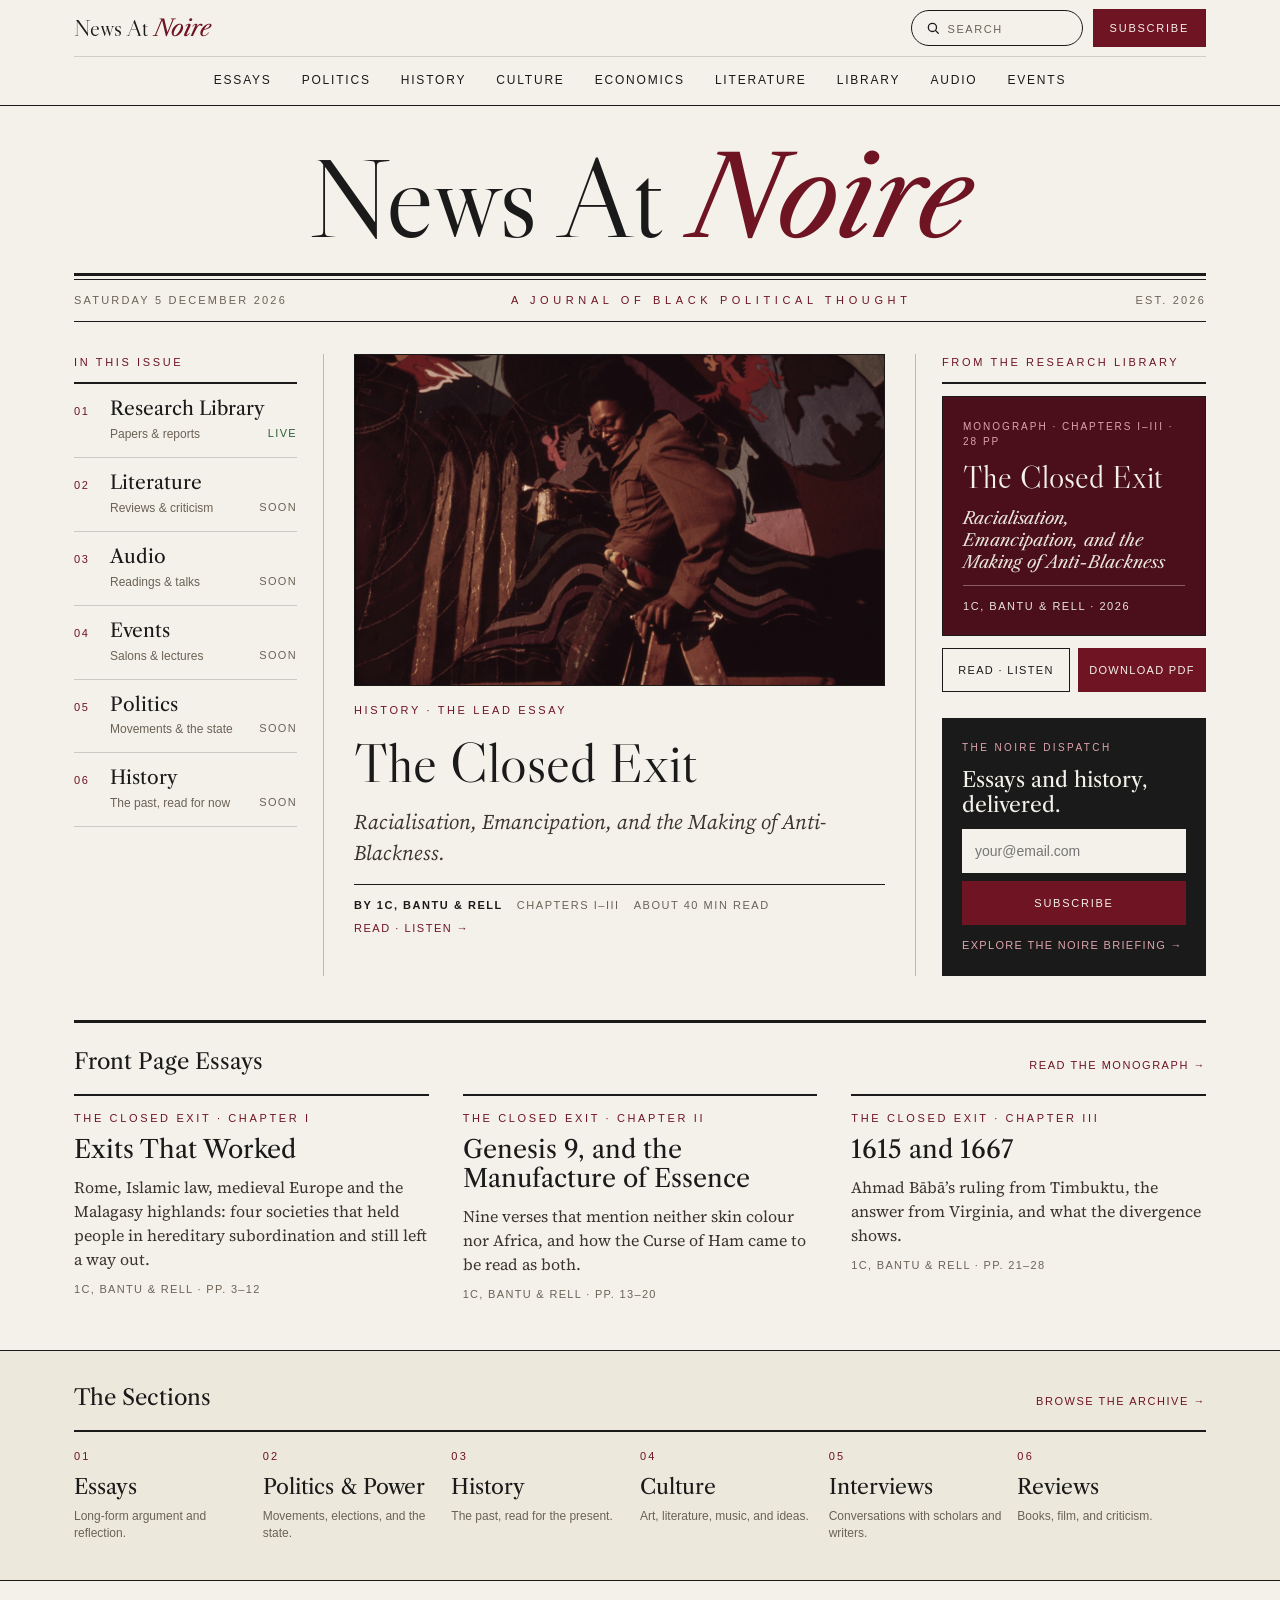
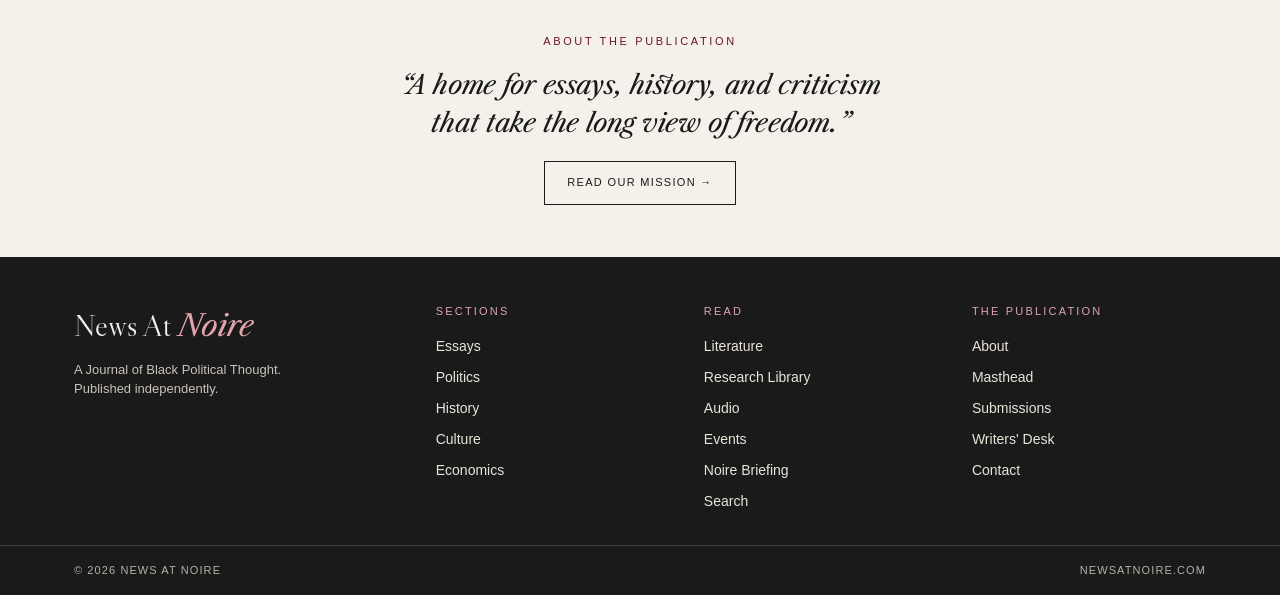
==== commit 195ba511: "Add files via upload" ====
--- a/index.html
+++ b/index.html
@@ -64,6 +64,7 @@
   .lead{padding:0 30px;border-right:1px solid rgba(26,26,26,.25);display:flex;flex-direction:column;gap:16px}
   .lead .art{aspect-ratio:16/10;border:1px solid var(--ink);overflow:hidden;background:#4a0f1a}
   .lead .art img{width:100%;height:100%;object-fit:cover;filter:grayscale(.25) contrast(1.05)}
+  .lead h1 a:hover{color:var(--maroon)}
   .lead h1{font-family:var(--display);font-weight:400;font-size:clamp(38px,4.6vw,56px);line-height:1.02;text-wrap:balance}
   .lead .dek{font-size:21px;font-style:italic;line-height:1.45;color:var(--body)}
   .byline{display:flex;flex-wrap:wrap;gap:6px 14px;padding-top:12px;border-top:1px solid var(--ink);font-family:var(--sans);font-size:11px;letter-spacing:.14em;text-transform:uppercase;color:var(--muted)}
@@ -165,19 +166,19 @@
     <aside class="contents" aria-label="In this issue">
       <span class="label rail-head">In This Issue</span>
       <a href="library.html"><span class="n">01</span><span class="t">Research Library</span><span class="d"><span>Papers &amp; reports</span><span class="s live">Live</span></span></a>
-      <a href="literature.html"><span class="n">02</span><span class="t">Literature</span><span class="d"><span>Reviews &amp; criticism</span><span class="s live">Live</span></span></a>
-      <a href="audio.html"><span class="n">03</span><span class="t">Audio</span><span class="d"><span>Readings &amp; talks</span><span class="s live">Live</span></span></a>
-      <a href="events.html"><span class="n">04</span><span class="t">Events</span><span class="d"><span>Salons &amp; lectures</span><span class="s live">Live</span></span></a>
+      <a href="coming-soon.html"><span class="n">02</span><span class="t">Literature</span><span class="d"><span>Reviews &amp; criticism</span><span class="s">Soon</span></span></a>
+      <a href="coming-soon.html"><span class="n">03</span><span class="t">Audio</span><span class="d"><span>Readings &amp; talks</span><span class="s">Soon</span></span></a>
+      <a href="coming-soon.html"><span class="n">04</span><span class="t">Events</span><span class="d"><span>Salons &amp; lectures</span><span class="s">Soon</span></span></a>
       <a href="coming-soon.html"><span class="n">05</span><span class="t">Politics</span><span class="d"><span>Movements &amp; the state</span><span class="s">Soon</span></span></a>
       <a href="coming-soon.html"><span class="n">06</span><span class="t">History</span><span class="d"><span>The past, read for now</span><span class="s">Soon</span></span></a>
     </aside>
 
     <article class="lead" data-cms="hero">
-      <div class="art"><img src="assets/lead-mural.jpg" alt="Street mural" width="1200" height="750"></div>
-      <span class="label">Politics · The Lead Essay</span>
-      <h1>The Ballot and the Bloc</h1>
-      <p class="dek">The implications of coalition politics across the colour line.</p>
-      <div class="byline"><b>By The Editors</b><span>Forthcoming</span></div>
+      <a class="art" href="closed-exit.html"><img src="assets/lead-mural.jpg" alt="Street mural" width="1200" height="750"></a>
+      <span class="label">History · The Lead Essay</span>
+      <h1><a href="closed-exit.html">The Closed Exit</a></h1>
+      <p class="dek">Racialisation, Emancipation, and the Making of Anti-Blackness.</p>
+      <div class="byline"><b>By 1C, Bantu &amp; Rell</b><span>Chapters I–III</span><span>About 40 min read</span><a href="closed-exit.html" style="color:var(--maroon)">Read · Listen →</a></div>
     </article>
 
     <aside class="rail">
@@ -231,16 +232,21 @@
     </div>
   </section>
 
+  <section class="wrap essays" id="latest" hidden>
+    <div class="sec-head"><h2>Latest Essays</h2><a href="essays.html">All Essays →</a></div>
+    <div class="essay-grid" id="latest-grid"></div>
+  </section>
+
   <section class="sections">
     <div class="wrap">
       <div class="sec-head"><h2>The Sections</h2><a href="coming-soon.html">Browse the Archive →</a></div>
       <div class="sec-grid">
-        <a href="coming-soon.html"><span class="n">01</span><h3>Essays</h3><p>Long-form argument and reflection.</p></a>
+        <a href="essays.html"><span class="n">01</span><h3>Essays</h3><p>Long-form argument and reflection.</p></a>
         <a href="coming-soon.html"><span class="n">02</span><h3>Politics &amp; Power</h3><p>Movements, elections, and the state.</p></a>
         <a href="coming-soon.html"><span class="n">03</span><h3>History</h3><p>The past, read for the present.</p></a>
         <a href="coming-soon.html"><span class="n">04</span><h3>Culture</h3><p>Art, literature, music, and ideas.</p></a>
         <a href="coming-soon.html"><span class="n">05</span><h3>Interviews</h3><p>Conversations with scholars and writers.</p></a>
-        <a href="literature.html"><span class="n">06</span><h3>Reviews</h3><p>Books, film, and criticism.</p></a>
+        <a href="coming-soon.html"><span class="n">06</span><h3>Reviews</h3><p>Books, film, and criticism.</p></a>
       </div>
     </div>
   </section>
@@ -260,6 +266,15 @@
       var b = document.getElementById('breaking');
       var msg = b.querySelector('[data-cms="breaking-message"]').textContent.trim();
       if (msg.indexOf('appears here') === -1 && localStorage.getItem('noire-breaking-dismissed') !== '1') b.hidden = false;
+      // Latest essays from the Writers' Desk / CMS (section stays hidden until there are some)
+      var esc = function (s) { return String(s || '').replace(/[&<>"]/g, function (c) { return { '&': '&amp;', '<': '&lt;', '>': '&gt;', '"': '&quot;' }[c]; }); };
+      fetch(window.NOIRE_API + '/essays').then(function (r) { return r.ok ? r.json() : []; }).then(function (list) {
+        if (!Array.isArray(list) || !list.length) return;
+        document.getElementById('latest-grid').innerHTML = list.slice(0, 3).map(function (e) {
+          return '<a class="essay" href="essay.html?e=' + encodeURIComponent(e.slug) + '"><span class="label">' + esc(e.category) + '</span><h3>' + esc(e.title) + '</h3>' + (e.summary ? '<p>' + esc(e.summary) + '</p>' : '') + '<span class="by">' + esc(e.author || 'The Editors') + '</span></a>';
+        }).join('');
+        document.getElementById('latest').hidden = false;
+      }).catch(function () {});
     })();
   </script>
 </body>
--- a/assets/noire-shell.css
+++ b/assets/noire-shell.css
@@ -2,6 +2,7 @@
 :root{--nn-cream:#F4F1EA;--nn-cream-2:#EDE8DC;--nn-ink:#1A1A1A;--nn-maroon:#6E1423;--nn-maroon-2:#8A1E2F;--nn-muted:#6b6256;--nn-pink:#e0a4ad;
   --nn-display:'Libre Caslon Display',Georgia,serif;--nn-text:'Libre Caslon Text',Georgia,serif;--nn-serif:'Source Serif 4',Georgia,serif;--nn-sans:'Helvetica Neue',Arial,Helvetica,sans-serif}
 a:hover{color:var(--nn-maroon)}
+.nn-header a,.nn-menu a,.nn-footer a{text-decoration:none}
 .wordmark,.sec-masthead h1,.article h1,.cs-title,.nn-display{font-family:var(--nn-display)!important;font-style:normal}
 .wordmark .noire,.wordmark em,.sec-masthead h1 em,.nn-brand em,.foot-brand .wm em{font-family:var(--nn-text);font-style:italic}
 
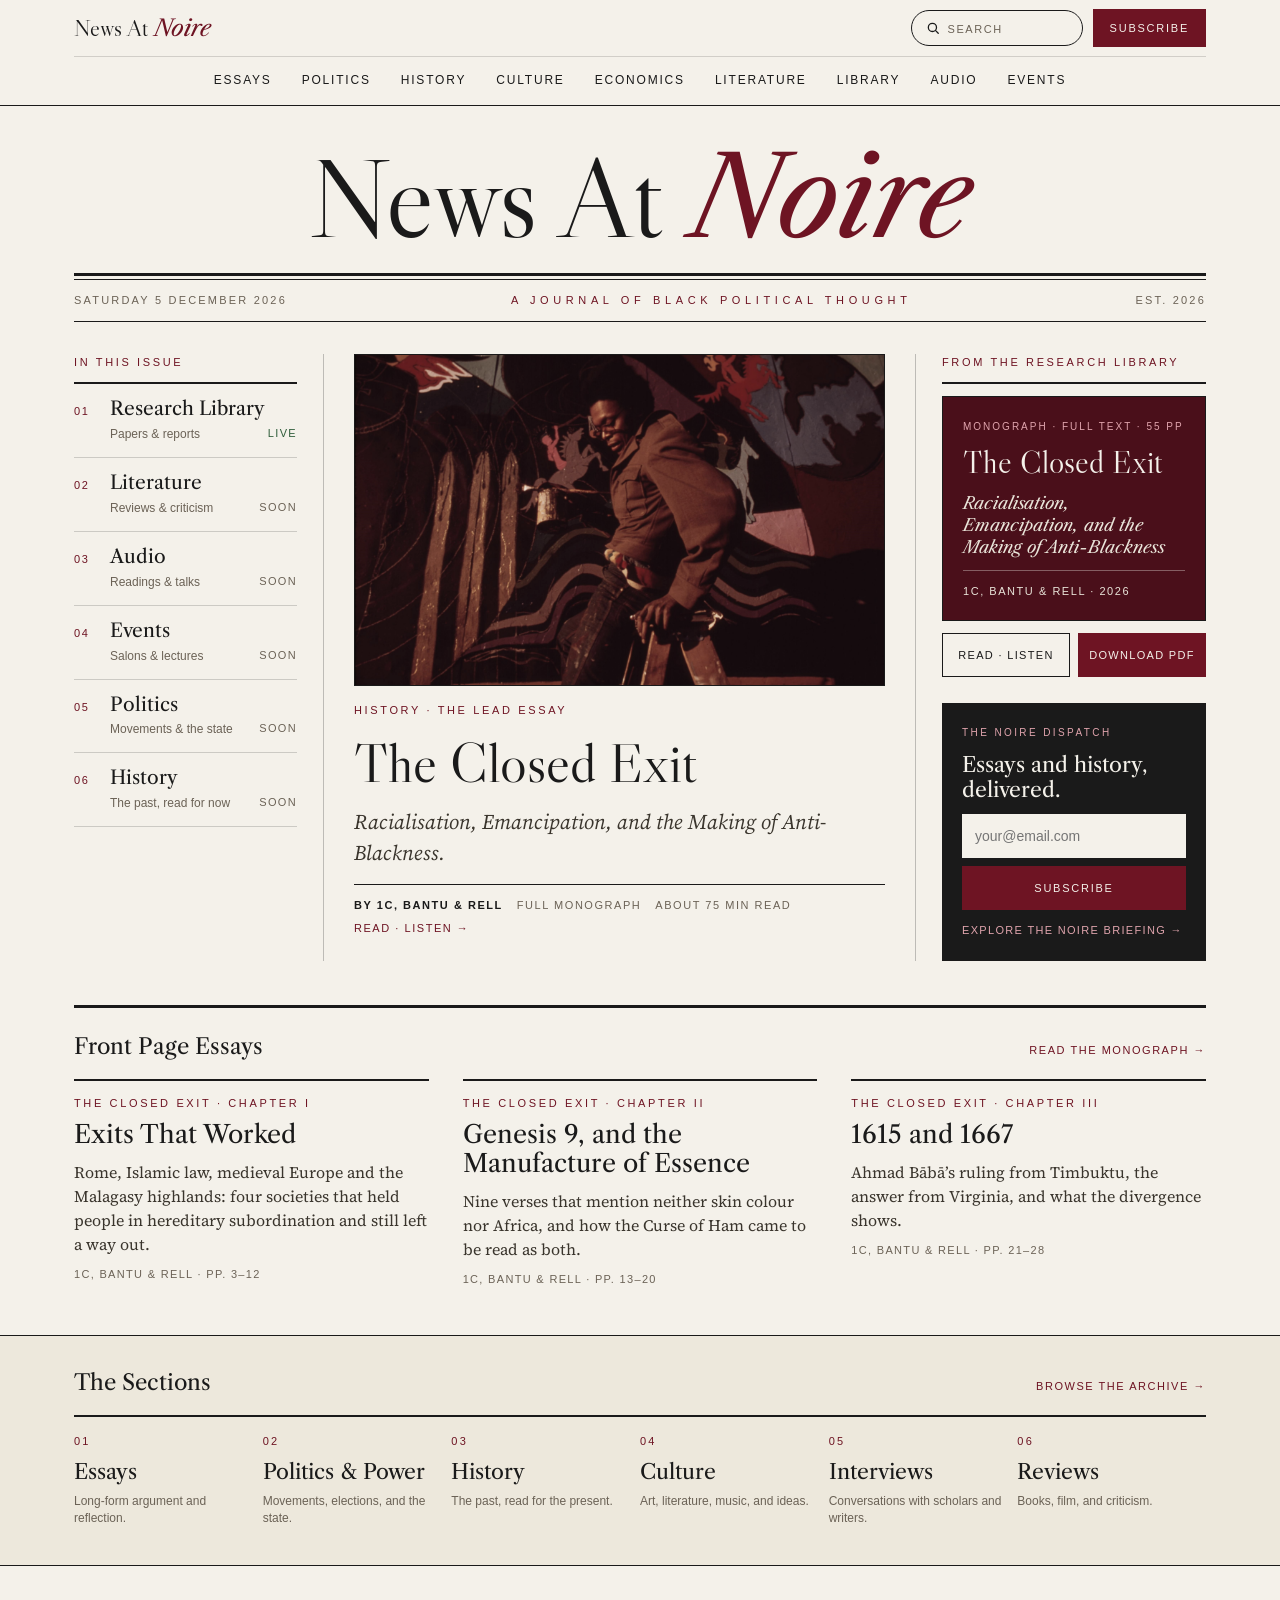
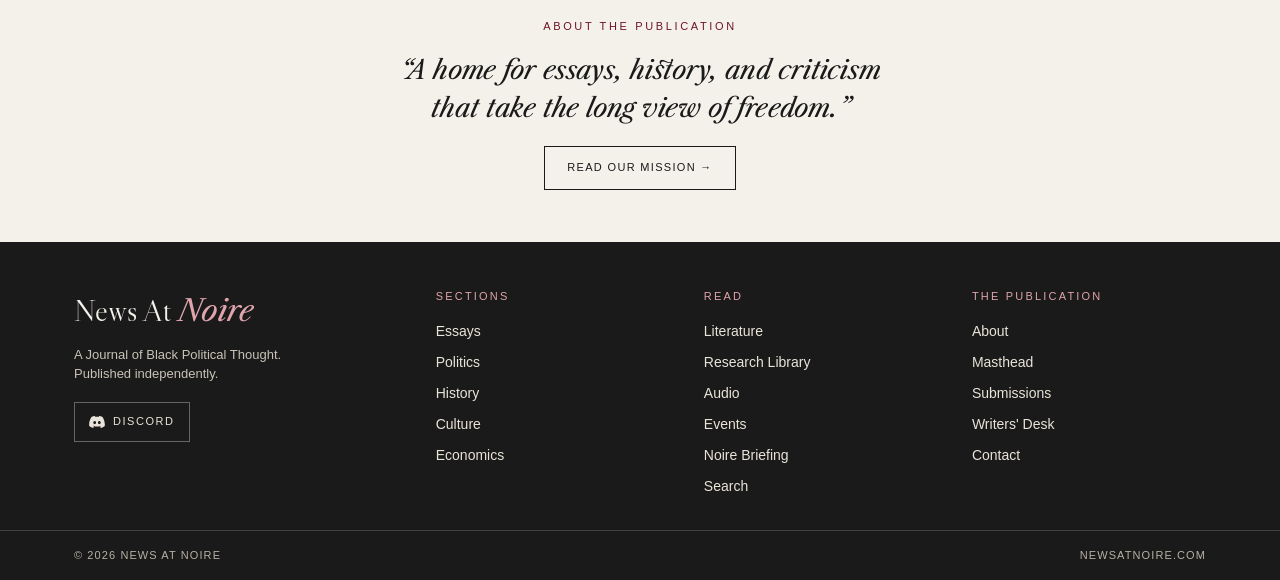
==== commit b7e0565e: "Add files via upload" ====
--- a/index.html
+++ b/index.html
@@ -178,14 +178,14 @@
       <span class="label">History · The Lead Essay</span>
       <h1><a href="closed-exit.html">The Closed Exit</a></h1>
       <p class="dek">Racialisation, Emancipation, and the Making of Anti-Blackness.</p>
-      <div class="byline"><b>By 1C, Bantu &amp; Rell</b><span>Chapters I–III</span><span>About 40 min read</span><a href="closed-exit.html" style="color:var(--maroon)">Read · Listen →</a></div>
+      <div class="byline"><b>By 1C, Bantu &amp; Rell</b><span>Full monograph</span><span>About 75 min read</span><a href="closed-exit.html" style="color:var(--maroon)">Read · Listen →</a></div>
     </article>
 
     <aside class="rail">
       <div class="lib">
         <span class="label rail-head">From the Research Library</span>
         <a class="cover" href="closed-exit.html">
-          <span class="meta">Monograph · Chapters I–III · 28 pp</span>
+          <span class="meta">Monograph · Full text · 55 pp</span>
           <span class="title">The Closed Exit</span>
           <span class="sub">Racialisation, Emancipation, and the Making of Anti-Blackness</span>
           <span class="hr"></span>
--- a/assets/noire-shell.css
+++ b/assets/noire-shell.css
@@ -62,3 +62,22 @@
 .nn-footer .nn-bottom{border-top:1px solid rgba(244,241,234,.18)}
 .nn-footer .nn-bottom .nn-wrap{display:flex;justify-content:space-between;flex-wrap:wrap;gap:10px;padding-top:16px;padding-bottom:16px;font-family:var(--nn-sans);font-size:11px;letter-spacing:.1em;text-transform:uppercase;color:#b7b1a5}
 @media(max-width:820px){.nn-footer .nn-cols{grid-template-columns:1fr 1fr;gap:26px}.nn-footer .nn-cols>div:first-child{grid-column:1/-1}}
+
+.nn-social{display:flex;flex-wrap:wrap;gap:10px;margin-top:18px}
+.nn-social a{display:inline-flex;align-items:center;gap:8px;min-height:40px;padding:0 14px;border:1px solid rgba(244,241,234,.35);color:#e9e4d9!important;font-family:var(--nn-sans);font-size:11px;letter-spacing:.14em;text-transform:uppercase;transition:border-color .15s,background .15s}
+.nn-social a:hover{border-color:var(--nn-cream);background:rgba(244,241,234,.06);color:#fff!important}
+.nn-social svg{width:16px;height:16px;flex:none}
+.nn-menu .nn-social{margin:8px 18px 0}
+
+/* Subscribe buttons — cream sweep on hover, press + ring on click */
+.nn-cta,.dispatch form button,.brief-hero .brief-form button{position:relative;overflow:hidden;cursor:pointer;
+  background:linear-gradient(var(--nn-cream),var(--nn-cream)) no-repeat left center/0% 100%,var(--nn-maroon);
+  transition:background-size .38s cubic-bezier(.7,0,.2,1),color .3s ease,transform .18s ease,box-shadow .25s ease,letter-spacing .3s ease}
+.nn-cta::after,.dispatch form button::after,.brief-hero .brief-form button::after{content:"";position:absolute;top:0;left:-60%;width:40%;height:100%;
+  background:linear-gradient(100deg,transparent,rgba(255,255,255,.45),transparent);transform:skewX(-20deg);pointer-events:none}
+.nn-cta:hover,.dispatch form button:hover,.brief-hero .brief-form button:hover{background:linear-gradient(var(--nn-cream),var(--nn-cream)) no-repeat left center/100% 100%,var(--nn-maroon);color:var(--nn-maroon)!important;
+  transform:translateY(-2px);box-shadow:0 8px 20px rgba(110,20,35,.35);letter-spacing:.22em}
+.nn-cta:hover::after,.dispatch form button:hover::after,.brief-hero .brief-form button:hover::after{left:130%;transition:left .6s ease}
+.nn-cta:active,.dispatch form button:active,.brief-hero .brief-form button:active{transform:translateY(0) scale(.95);box-shadow:0 0 0 6px rgba(224,164,173,.45);transition-duration:.08s}
+.nn-cta:focus-visible,.dispatch form button:focus-visible,.brief-hero .brief-form button:focus-visible{outline:2px solid var(--nn-pink);outline-offset:3px}
+@media (prefers-reduced-motion:reduce){.nn-cta,.dispatch form button,.brief-hero .brief-form button{transition:none}.nn-cta:hover::after,.dispatch form button:hover::after,.brief-hero .brief-form button:hover::after{transition:none}}
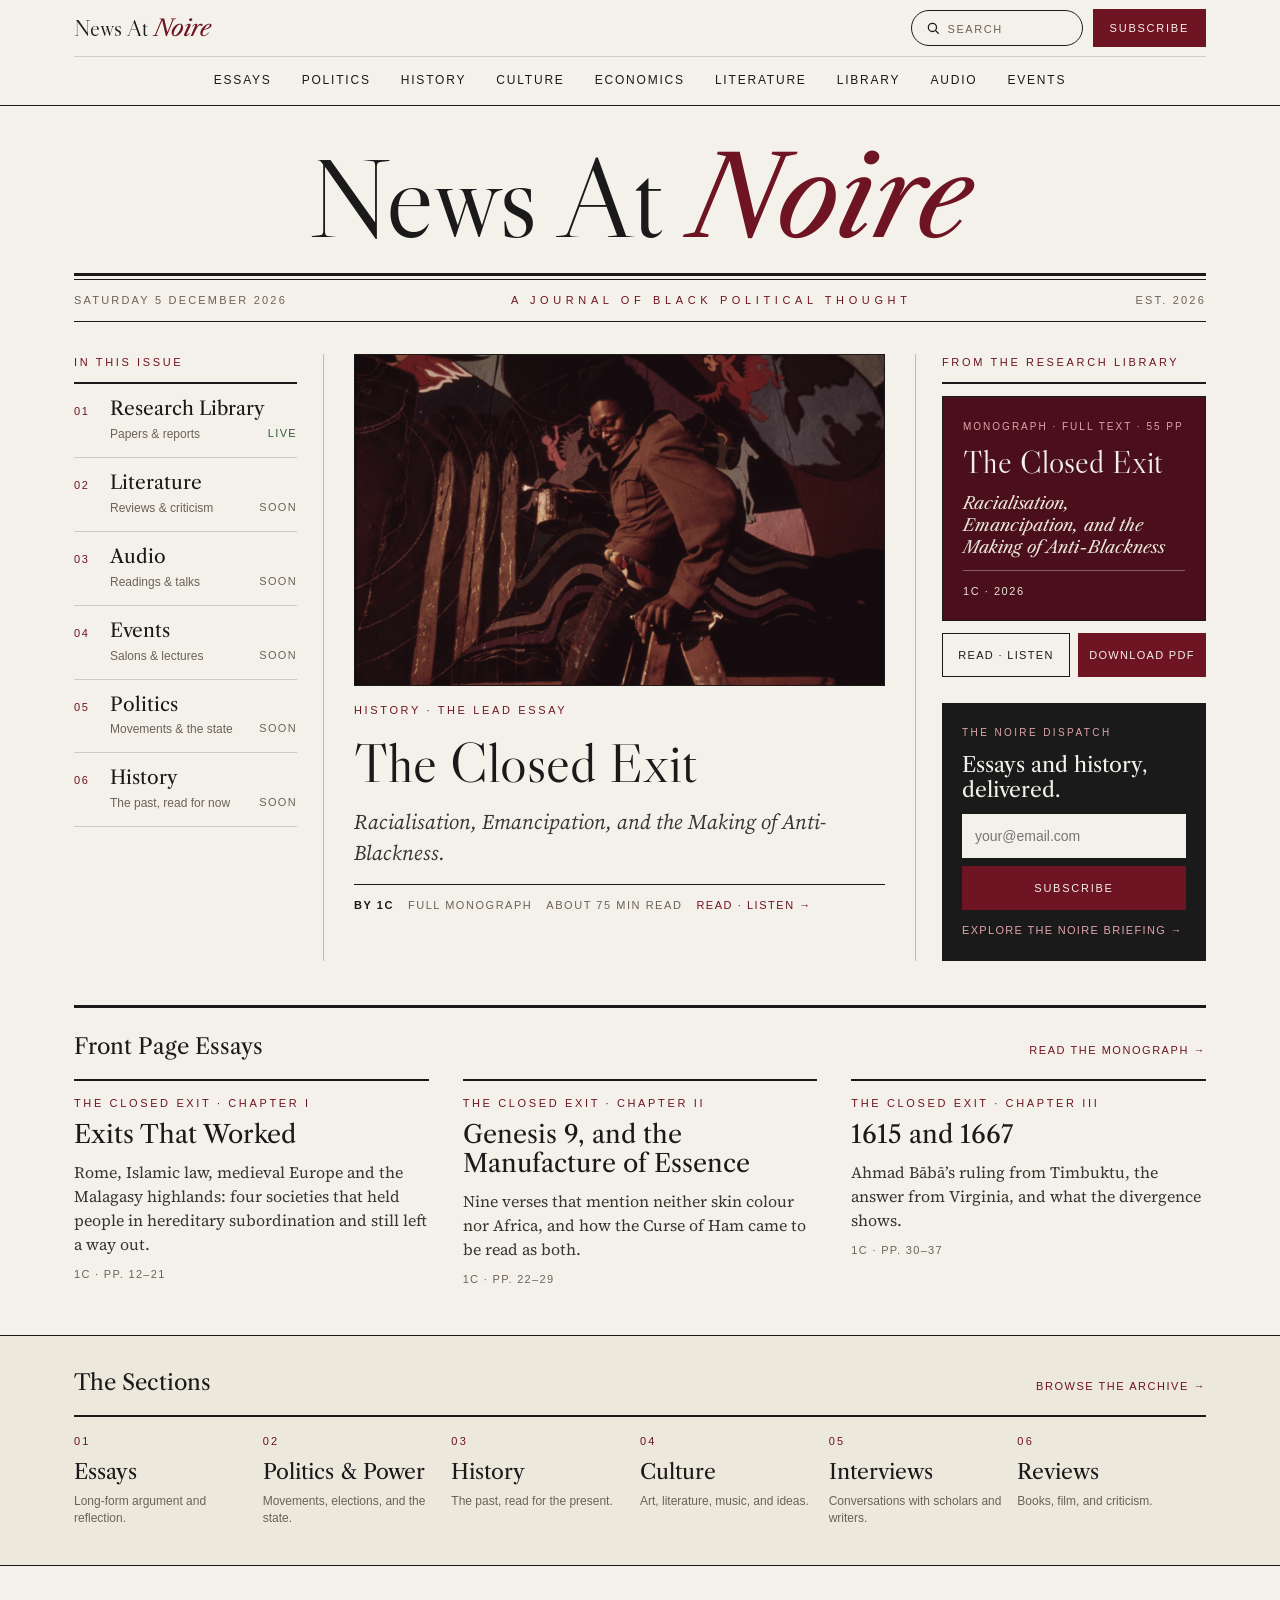
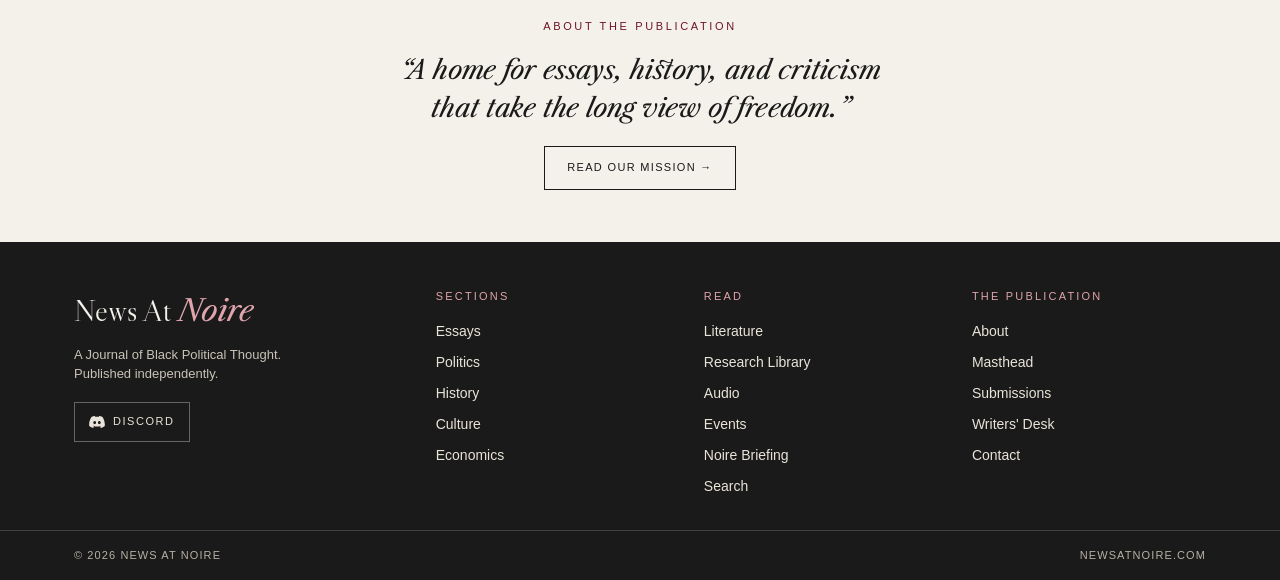
==== commit cbc4ee48: "Add files via upload" ====
--- a/index.html
+++ b/index.html
@@ -178,7 +178,7 @@
       <span class="label">History · The Lead Essay</span>
       <h1><a href="closed-exit.html">The Closed Exit</a></h1>
       <p class="dek">Racialisation, Emancipation, and the Making of Anti-Blackness.</p>
-      <div class="byline"><b>By 1C, Bantu &amp; Rell</b><span>Full monograph</span><span>About 75 min read</span><a href="closed-exit.html" style="color:var(--maroon)">Read · Listen →</a></div>
+      <div class="byline"><b>By 1C</b><span>Full monograph</span><span>About 75 min read</span><a href="closed-exit.html" style="color:var(--maroon)">Read · Listen →</a></div>
     </article>
 
     <aside class="rail">
@@ -189,7 +189,7 @@
           <span class="title">The Closed Exit</span>
           <span class="sub">Racialisation, Emancipation, and the Making of Anti-Blackness</span>
           <span class="hr"></span>
-          <span class="by">1C, Bantu &amp; Rell · 2026</span>
+          <span class="by">1C · 2026</span>
         </a>
         <div class="btns">
           <a class="btn" href="closed-exit.html">Read · Listen</a>
@@ -215,19 +215,19 @@
         <span class="label">The Closed Exit · Chapter I</span>
         <h3>Exits That Worked</h3>
         <p>Rome, Islamic law, medieval Europe and the Malagasy highlands: four societies that held people in hereditary subordination and still left a way out.</p>
-        <span class="by">1C, Bantu &amp; Rell · pp. 3–12</span>
+        <span class="by">1C · pp. 12–21</span>
       </a>
       <a class="essay" href="closed-exit.html#ch-2">
         <span class="label">The Closed Exit · Chapter II</span>
         <h3>Genesis 9, and the Manufacture of Essence</h3>
         <p>Nine verses that mention neither skin colour nor Africa, and how the Curse of Ham came to be read as both.</p>
-        <span class="by">1C, Bantu &amp; Rell · pp. 13–20</span>
+        <span class="by">1C · pp. 22–29</span>
       </a>
       <a class="essay" href="closed-exit.html#ch-3">
         <span class="label">The Closed Exit · Chapter III</span>
         <h3>1615 and 1667</h3>
         <p>Ahmad Bābā’s ruling from Timbuktu, the answer from Virginia, and what the divergence shows.</p>
-        <span class="by">1C, Bantu &amp; Rell · pp. 21–28</span>
+        <span class="by">1C · pp. 30–37</span>
       </a>
     </div>
   </section>
